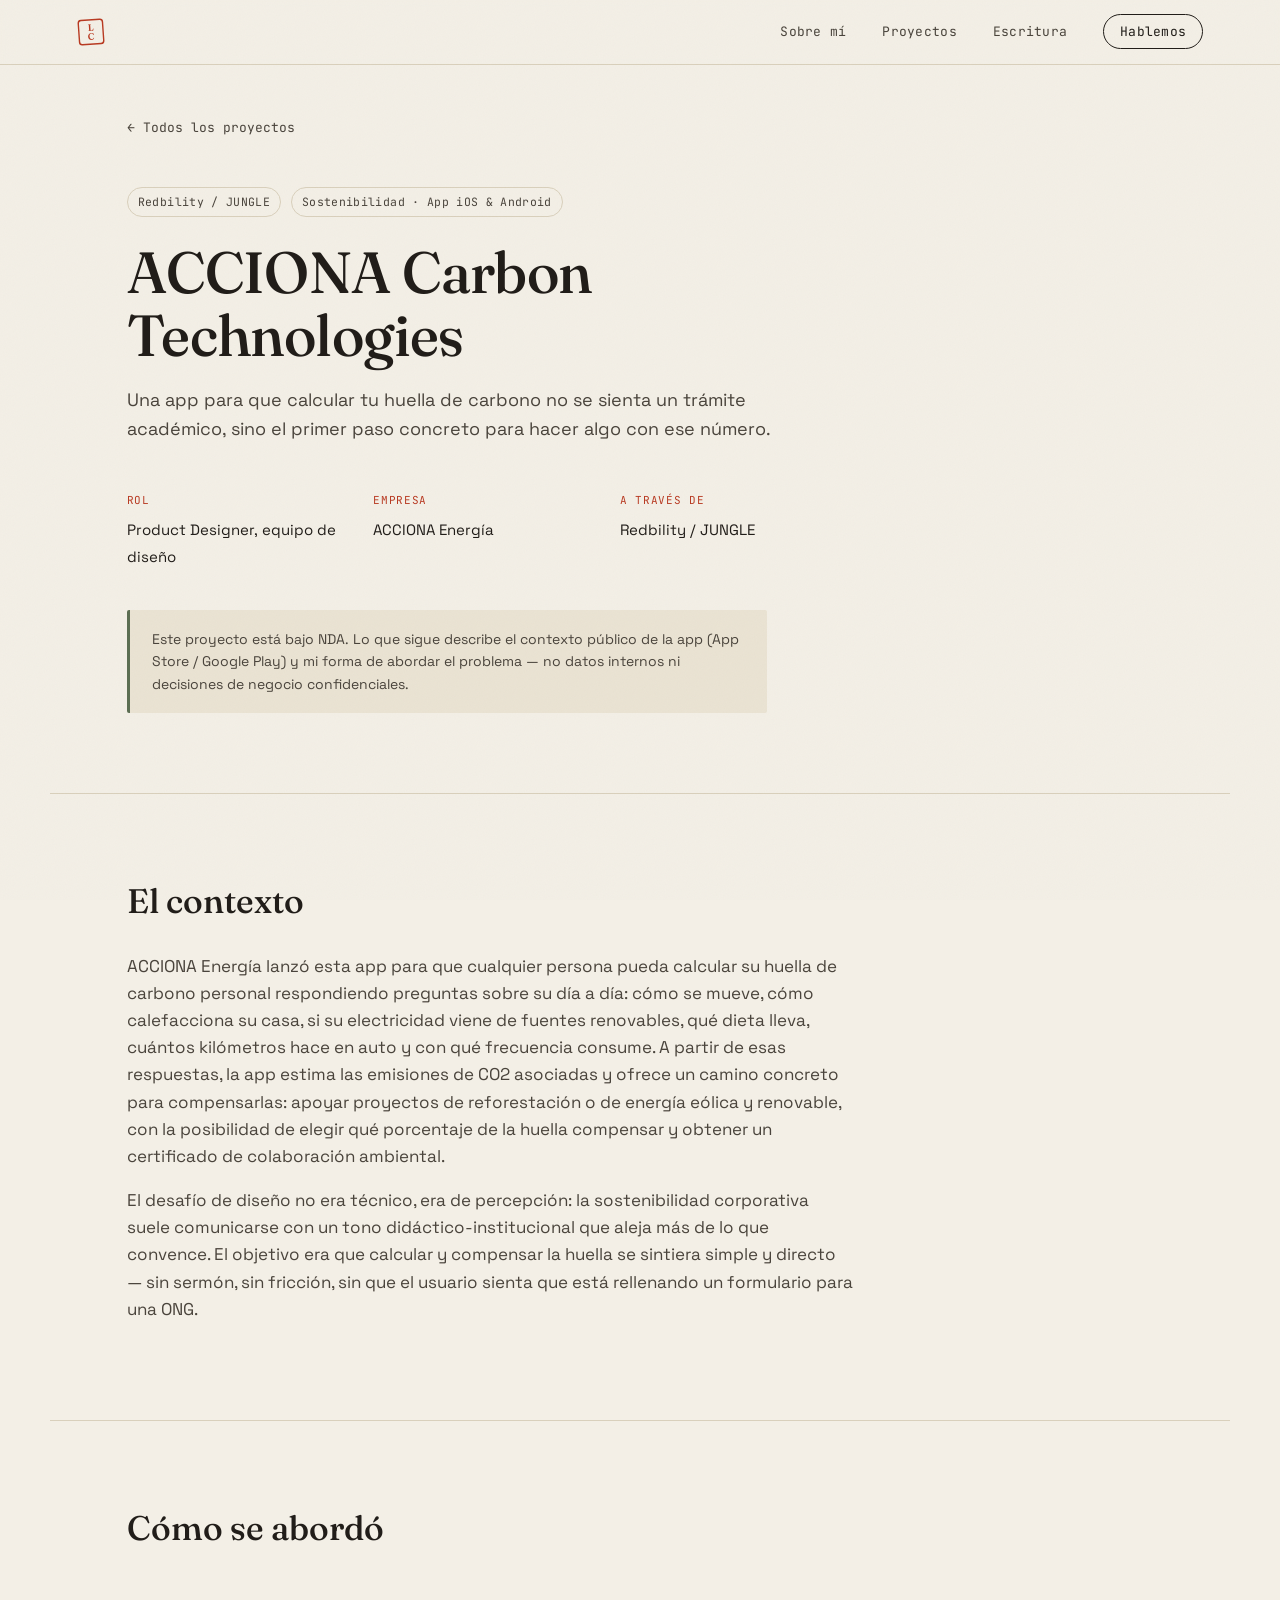
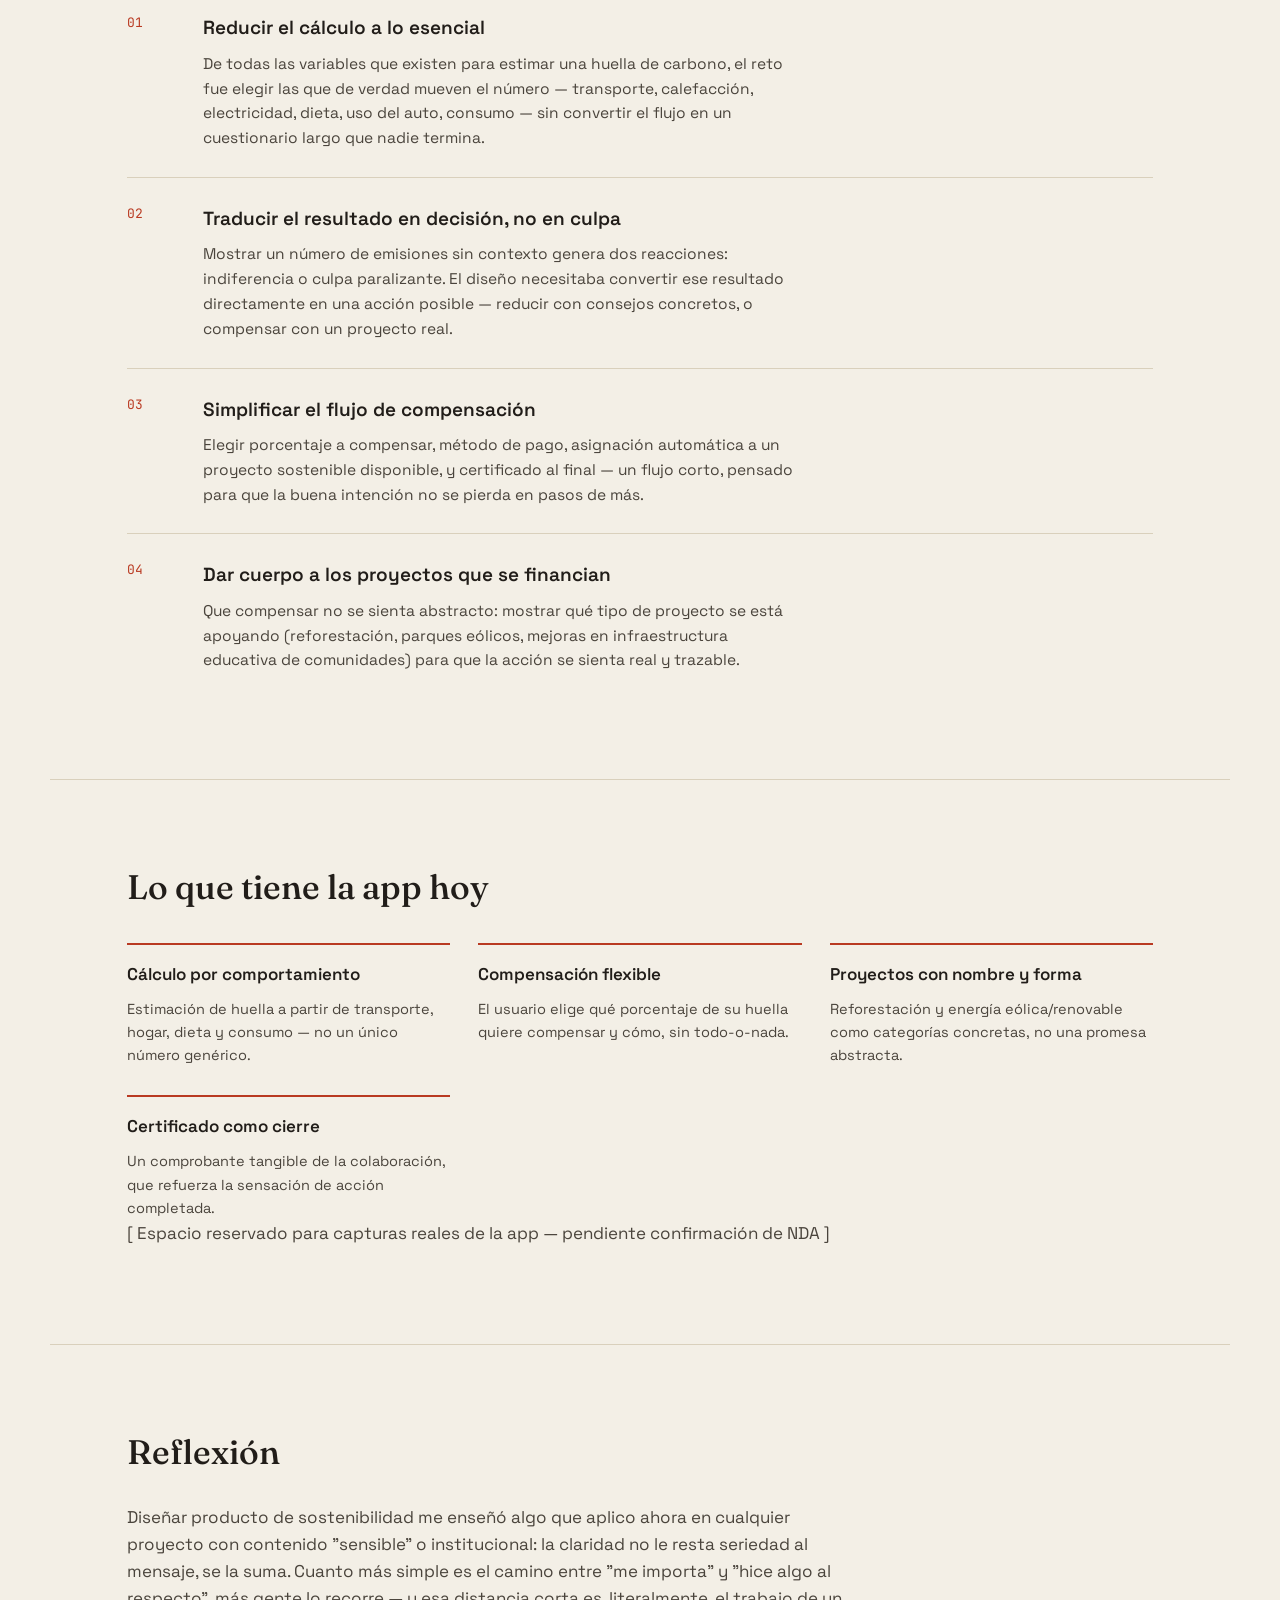
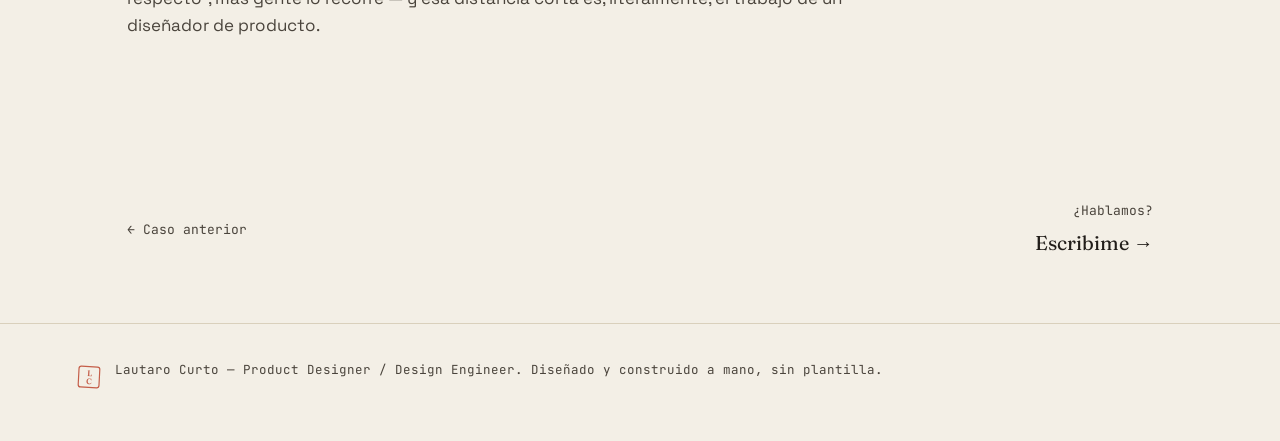
==== proyectos/acciona-carbon.html @ f7463544 "Add files via upload Subido Acciona Carbon y Konfía Seguros" ====
<!DOCTYPE html>
<html lang="es">
<head>
<meta charset="UTF-8">
<meta name="viewport" content="width=device-width, initial-scale=1.0">
<title>ACCIONA Carbon Technologies | Lautaro Curto</title>
<meta name="description" content="Caso de estudio: ACCIONA Carbon Technologies, app de cálculo y compensación de huella de carbono.">
<link rel="preconnect" href="https://fonts.googleapis.com">
<link rel="preconnect" href="https://fonts.gstatic.com" crossorigin>
<link href="https://fonts.googleapis.com/css2?family=Fraunces:ital,opsz,wght@0,9..144,300;0,9..144,400;0,9..144,500;0,9..144,600;1,9..144,400;1,9..144,500&family=Space+Grotesk:wght@400;500;600;700&family=JetBrains+Mono:wght@400;500&display=swap" rel="stylesheet">
<link rel="stylesheet" href="../styles.css">
</head>
<body>

<div class="grain" aria-hidden="true"></div>

<header class="site-header">
  <a href="../index.html" class="mark" aria-label="Inicio">
    <svg class="hanko hanko--nav" viewBox="0 0 60 60" width="28" height="28" aria-hidden="true">
      <rect x="4" y="4" width="52" height="52" rx="6"></rect>
      <text x="30" y="27" text-anchor="middle">L</text>
      <text x="30" y="47" text-anchor="middle">C</text>
    </svg>
  </a>
  <nav class="site-nav" aria-label="Navegación principal">
    <button class="nav-toggle" aria-expanded="false" aria-controls="nav-links">
      <span></span><span></span><span></span>
      <span class="sr-only">Abrir menú</span>
    </button>
    <ul id="nav-links" class="nav-links">
      <li><a href="../index.html#about">Sobre mí</a></li>
      <li><a href="../index.html#work">Proyectos</a></li>
      <li><a href="../index.html#writing">Escritura</a></li>
      <li><a href="../index.html#contact" class="nav-cta">Hablemos</a></li>
    </ul>
  </nav>
</header>

<main>
  <div class="case-header">
    <a href="../index.html#work" class="back-link reveal">← Todos los proyectos</a>
  </div>

  <section class="case-hero">
    <div class="case-tags reveal">
      <span class="project-tag">Redbility / JUNGLE</span>
      <span class="project-tag">Sostenibilidad · App iOS & Android</span>
    </div>
    <h1 class="reveal">ACCIONA Carbon Technologies</h1>
    <p class="case-hero__sub reveal">
      Una app para que calcular tu huella de carbono no se sienta un trámite académico,
      sino el primer paso concreto para hacer algo con ese número.
    </p>
    <div class="case-hero__facts reveal">
      <div>
        <span class="case-fact__label">Rol</span>
        <span class="case-fact__value">Product Designer, equipo de diseño</span>
      </div>
      <div>
        <span class="case-fact__label">Empresa</span>
        <span class="case-fact__value">ACCIONA Energía</span>
      </div>
      <div>
        <span class="case-fact__label">A través de</span>
        <span class="case-fact__value">Redbility / JUNGLE</span>
      </div>
    </div>
    <div class="case-note reveal">
      <p>
        Este proyecto está bajo NDA. Lo que sigue describe el contexto público de la app
        (App Store / Google Play) y mi forma de abordar el problema — no datos internos
        ni decisiones de negocio confidenciales.
      </p>
    </div>
  </section>

  <section class="case-section">
    <h2 class="reveal">El contexto</h2>
    <p class="reveal">
      ACCIONA Energía lanzó esta app para que cualquier persona pueda calcular su huella
      de carbono personal respondiendo preguntas sobre su día a día: cómo se mueve, cómo
      calefacciona su casa, si su electricidad viene de fuentes renovables, qué dieta
      lleva, cuántos kilómetros hace en auto y con qué frecuencia consume. A partir de esas
      respuestas, la app estima las emisiones de CO2 asociadas y ofrece un camino concreto
      para compensarlas: apoyar proyectos de reforestación o de energía eólica y renovable,
      con la posibilidad de elegir qué porcentaje de la huella compensar y obtener un
      certificado de colaboración ambiental.
    </p>
    <p class="reveal">
      El desafío de diseño no era técnico, era de percepción: la sostenibilidad
      corporativa suele comunicarse con un tono didáctico-institucional que aleja más de
      lo que convence. El objetivo era que calcular y compensar la huella se sintiera
      simple y directo — sin sermón, sin fricción, sin que el usuario sienta que está
      rellenando un formulario para una ONG.
    </p>
  </section>

  <section class="case-section">
    <h2 class="reveal">Cómo se abordó</h2>
    <div class="process-steps">
      <div class="process-step reveal">
        <span class="process-step__num"></span>
        <div>
          <h3>Reducir el cálculo a lo esencial</h3>
          <p>
            De todas las variables que existen para estimar una huella de carbono, el
            reto fue elegir las que de verdad mueven el número — transporte, calefacción,
            electricidad, dieta, uso del auto, consumo — sin convertir el flujo en un
            cuestionario largo que nadie termina.
          </p>
        </div>
      </div>
      <div class="process-step reveal">
        <span class="process-step__num"></span>
        <div>
          <h3>Traducir el resultado en decisión, no en culpa</h3>
          <p>
            Mostrar un número de emisiones sin contexto genera dos reacciones: indiferencia
            o culpa paralizante. El diseño necesitaba convertir ese resultado directamente
            en una acción posible — reducir con consejos concretos, o compensar con un
            proyecto real.
          </p>
        </div>
      </div>
      <div class="process-step reveal">
        <span class="process-step__num"></span>
        <div>
          <h3>Simplificar el flujo de compensación</h3>
          <p>
            Elegir porcentaje a compensar, método de pago, asignación automática a un
            proyecto sostenible disponible, y certificado al final — un flujo corto,
            pensado para que la buena intención no se pierda en pasos de más.
          </p>
        </div>
      </div>
      <div class="process-step reveal">
        <span class="process-step__num"></span>
        <div>
          <h3>Dar cuerpo a los proyectos que se financian</h3>
          <p>
            Que compensar no se sienta abstracto: mostrar qué tipo de proyecto se está
            apoyando (reforestación, parques eólicos, mejoras en infraestructura educativa
            de comunidades) para que la acción se sienta real y trazable.
          </p>
        </div>
      </div>
    </div>
  </section>

  <section class="case-section">
    <h2 class="reveal">Lo que tiene la app hoy</h2>
    <div class="decisions-grid">
      <div class="decision-card reveal">
        <h3>Cálculo por comportamiento</h3>
        <p>Estimación de huella a partir de transporte, hogar, dieta y consumo — no un único número genérico.</p>
      </div>
      <div class="decision-card reveal">
        <h3>Compensación flexible</h3>
        <p>El usuario elige qué porcentaje de su huella quiere compensar y cómo, sin todo-o-nada.</p>
      </div>
      <div class="decision-card reveal">
        <h3>Proyectos con nombre y forma</h3>
        <p>Reforestación y energía eólica/renovable como categorías concretas, no una promesa abstracta.</p>
      </div>
      <div class="decision-card reveal">
        <h3>Certificado como cierre</h3>
        <p>Un comprobante tangible de la colaboración, que refuerza la sensación de acción completada.</p>
      </div>
    </div>
    <div class="img-placeholder reveal">
      <p>[ Espacio reservado para capturas reales de la app — pendiente confirmación de NDA ]</p>
    </div>
  </section>

  <section class="case-section">
    <h2 class="reveal">Reflexión</h2>
    <div class="reflection-box">
      <p class="reveal">
        Diseñar producto de sostenibilidad me enseñó algo que aplico ahora en cualquier
        proyecto con contenido "sensible" o institucional: la claridad no le resta
        seriedad al mensaje, se la suma. Cuanto más simple es el camino entre "me importa"
        y "hice algo al respecto", más gente lo recorre — y esa distancia corta es,
        literalmente, el trabajo de un diseñador de producto.
      </p>
    </div>
  </section>

  <nav class="case-nav">
    <a href="konfia-seguros.html">← Caso anterior</a>
    <a href="../index.html#contact" class="next-project">
      ¿Hablamos?
      <span class="project-name">Escribime →</span>
    </a>
  </nav>
</main>

<footer class="site-footer">
  <svg class="hanko hanko--footer" viewBox="0 0 60 60" width="24" height="24" aria-hidden="true">
    <rect x="4" y="4" width="52" height="52" rx="6"></rect>
    <text x="30" y="27" text-anchor="middle">L</text>
    <text x="30" y="47" text-anchor="middle">C</text>
  </svg>
  <p>Lautaro Curto — Product Designer / Design Engineer. Diseñado y construido a mano, sin plantilla.</p>
</footer>

<script src="../script.js"></script>
</body>
</html>
---- styles.css ----
/* ============================================
   TOKENS
   ============================================ */
:root {
  --washi: #F3EFE6;
  --washi-2: #EAE3D3;
  --sumi: #211D19;
  --sumi-soft: #4A443C;
  --hanko: #B93A22;
  --hanko-soft: #E7C9BF;
  --moss: #5C6E52;
  --line: #D9D0BC;
  --paper-shadow: rgba(33, 29, 25, 0.08);

  --font-display: "Fraunces", serif;
  --font-body: "Space Grotesk", sans-serif;
  --font-mono: "JetBrains Mono", monospace;

  --max-w: 1180px;
  --gutter: clamp(24px, 6vw, 88px);

  --ease: cubic-bezier(0.16, 1, 0.3, 1);
}

/* ============================================
   RESET
   ============================================ */
*, *::before, *::after { box-sizing: border-box; }
html { scroll-behavior: smooth; }
@media (prefers-reduced-motion: reduce) {
  html { scroll-behavior: auto; }
  * { animation-duration: 0.01ms !important; animation-iteration-count: 1 !important; transition-duration: 0.01ms !important; }
}

body {
  margin: 0;
  background: var(--washi);
  color: var(--sumi);
  font-family: var(--font-body);
  font-size: 17px;
  line-height: 1.6;
  -webkit-font-smoothing: antialiased;
}

h1, h2, h3 { font-family: var(--font-display); font-weight: 500; margin: 0; color: var(--sumi); }
p { margin: 0 0 1em; color: var(--sumi-soft); }
a { color: inherit; }
ul { margin: 0; padding: 0; list-style: none; }
img { max-width: 100%; display: block; }

.sr-only {
  position: absolute; width: 1px; height: 1px;
  overflow: hidden; clip: rect(0,0,0,0); white-space: nowrap;
}

/* subtle paper grain */
.grain {
  position: fixed; inset: 0; pointer-events: none; z-index: 999;
  opacity: 0.035; mix-blend-mode: multiply;
  background-image: url("data:image/svg+xml,%3Csvg xmlns='http://www.w3.org/2000/svg' width='120' height='120'%3E%3Cfilter id='n'%3E%3CfeTurbulence type='fractalNoise' baseFrequency='0.9' numOctaves='2' stitchTiles='stitch'/%3E%3C/filter%3E%3Crect width='100%25' height='100%25' filter='url(%23n)'/%3E%3C/svg%3E");
}

/* ============================================
   HANKO SIGNATURE
   ============================================ */
.hanko rect {
  fill: none;
  stroke: var(--hanko);
  stroke-width: 3;
}
.hanko text {
  fill: var(--hanko);
  font-family: var(--font-display);
  font-weight: 600;
  font-size: 20px;
}
.hanko--moss rect { stroke: var(--moss); }
.hanko--moss text { fill: var(--moss); }
.hanko--nav { transform: rotate(-4deg); }
.hanko--footer { transform: rotate(3deg); opacity: 0.8; }

/* ============================================
   HEADER / NAV
   ============================================ */
.site-header {
  position: sticky; top: 0; z-index: 100;
  display: flex; align-items: center; justify-content: space-between;
  padding: 18px var(--gutter);
  background: rgba(243, 239, 230, 0.85);
  backdrop-filter: blur(8px);
  border-bottom: 1px solid var(--line);
}
.mark { line-height: 0; }
.site-nav { display: flex; align-items: center; }
.nav-links {
  display: flex; align-items: center; gap: clamp(18px, 3vw, 36px);
  font-family: var(--font-mono); font-size: 13px; letter-spacing: 0.02em;
}
.nav-links a { text-decoration: none; color: var(--sumi-soft); transition: color .2s var(--ease); }
.nav-links a:hover, .nav-links a:focus-visible { color: var(--hanko); }
.nav-cta {
  border: 1px solid var(--sumi); border-radius: 999px;
  padding: 8px 16px; color: var(--sumi) !important;
}
.nav-cta:hover { background: var(--sumi); color: var(--washi) !important; }

.nav-toggle {
  display: none; flex-direction: column; gap: 5px;
  background: none; border: none; cursor: pointer; padding: 8px;
}
.nav-toggle span { width: 22px; height: 2px; background: var(--sumi); display: block; }

@media (max-width: 760px) {
  .nav-toggle { display: flex; }
  .nav-links {
    position: fixed; top: 64px; left: 0; right: 0;
    flex-direction: column; align-items: flex-start; gap: 0;
    background: var(--washi); border-bottom: 1px solid var(--line);
    max-height: 0; overflow: hidden; transition: max-height .3s var(--ease);
  }
  .nav-links.is-open { max-height: 320px; }
  .nav-links li { width: 100%; }
  .nav-links a { display: block; padding: 16px var(--gutter); width: 100%; border-bottom: 1px solid var(--line); }
  .nav-cta { border-radius: 0; border: none; }
}

/* ============================================
   LAYOUT HELPERS
   ============================================ */
section {
  padding: clamp(56px, 8vw, 96px) var(--gutter) clamp(16px, 2vw, 28px);
  max-width: var(--max-w); margin: 0 auto;
}
.hero { padding-top: clamp(72px, 14vw, 160px); padding-bottom: clamp(48px, 6vw, 80px); }
.contact { padding-bottom: clamp(72px, 10vw, 120px); }
.section-head { margin-bottom: clamp(40px, 6vw, 72px); max-width: 760px; }
.section-num {
  display: inline-block; font-family: var(--font-mono); font-size: 12px;
  letter-spacing: 0.08em; text-transform: uppercase; color: var(--hanko);
  margin-bottom: 14px;
}
.section-head h2, .contact h2 {
  font-size: clamp(28px, 3.6vw, 44px); line-height: 1.15; letter-spacing: -0.01em;
}

/* reveal-on-scroll */
.reveal { opacity: 0; transform: translateY(18px); transition: opacity .7s var(--ease), transform .7s var(--ease); }
.reveal.is-visible { opacity: 1; transform: none; }

.btn {
  display: inline-flex; align-items: center; gap: 8px;
  font-family: var(--font-mono); font-size: 14px;
  padding: 14px 26px; border-radius: 999px; text-decoration: none;
  transition: all .25s var(--ease); border: 1px solid transparent;
}
.btn--primary { background: var(--sumi); color: var(--washi); }
.btn--primary:hover { background: var(--hanko); }
.btn--ghost { border-color: var(--sumi); color: var(--sumi); }
.btn--ghost:hover { border-color: var(--hanko); color: var(--hanko); }

/* ============================================
   HERO
   ============================================ */
.hero {
  padding-top: clamp(72px, 14vw, 160px);
  padding-bottom: clamp(56px, 8vw, 100px);
}
.eyebrow {
  font-family: var(--font-mono); font-size: 13px; letter-spacing: 0.06em;
  color: var(--moss); text-transform: uppercase; margin-bottom: 22px;
}
.hero-title {
  font-size: clamp(40px, 8vw, 92px);
  line-height: 1.02;
  letter-spacing: -0.02em;
  max-width: 16ch;
}
.hero-title__en {
  display: block; font-style: italic; font-weight: 400; color: var(--hanko);
}
.hero-title__es {
  display: block; font-weight: 500;
}
.hero-sub {
  max-width: 46ch; font-size: 19px; margin-top: 28px; color: var(--sumi-soft);
}
.hero-actions { display: flex; gap: 16px; margin-top: 36px; flex-wrap: wrap; }
.hero-meta {
  margin-top: 56px; font-family: var(--font-mono); font-size: 13px;
  color: var(--sumi-soft); display: flex; gap: 10px; flex-wrap: wrap;
}
.hero-meta .dot { color: var(--hanko); }

/* ============================================
   ABOUT
   ============================================ */
.about-grid {
  display: grid; grid-template-columns: 1.6fr 1fr; gap: clamp(32px, 6vw, 80px);
}
.about-copy p { font-size: 17px; max-width: 62ch; }
.about-copy strong { color: var(--sumi); font-weight: 600; }

.about-side { border-left: 1px solid var(--line); padding-left: clamp(20px, 3vw, 36px); }
.side-block { margin-bottom: 32px; }
.side-label {
  display: block; font-family: var(--font-mono); font-size: 12px;
  letter-spacing: 0.06em; text-transform: uppercase; color: var(--hanko); margin-bottom: 12px;
}
.side-block ul li {
  font-size: 14.5px; color: var(--sumi-soft); padding: 7px 0;
  border-top: 1px solid var(--line);
}
.side-block ul li:first-child { border-top: none; }

@media (max-width: 820px) {
  .about-grid { grid-template-columns: 1fr; }
  .about-side { border-left: none; border-top: 1px solid var(--line); padding-left: 0; padding-top: 32px; }
}

/* ============================================
   WORK / PROJECTS
   ============================================ */
.project {
  position: relative;
  padding: clamp(32px, 5vw, 56px) 0;
  border-top: 1px solid var(--line);
  display: grid;
  grid-template-columns: 60px 1fr;
  gap: 8px 28px;
}
.project:last-child { border-bottom: 1px solid var(--line); }
.project-stamp { grid-row: 1 / span 3; }
.project-meta { grid-column: 2; display: flex; gap: 10px; flex-wrap: wrap; margin-bottom: 14px; }
.project-tag {
  font-family: var(--font-mono); font-size: 11.5px; letter-spacing: 0.03em;
  padding: 5px 10px; border: 1px solid var(--line); border-radius: 999px; color: var(--sumi-soft);
}
.project h3 { grid-column: 2; font-size: clamp(24px, 3vw, 32px); margin-bottom: 6px; }
.project-role {
  grid-column: 2; font-family: var(--font-mono); font-size: 13px; color: var(--moss); margin-bottom: 18px;
}
.project > p { grid-column: 2; max-width: 68ch; }
.project-facts {
  grid-column: 2; display: flex; gap: 10px 24px; flex-wrap: wrap; margin-top: 12px;
}
.project-facts li {
  font-size: 13.5px; color: var(--sumi); font-family: var(--font-mono);
  padding-left: 16px; position: relative;
}
.project-facts li::before {
  content: ""; position: absolute; left: 0; top: 8px;
  width: 6px; height: 6px; background: var(--hanko); border-radius: 50%;
}
.project--lateral .project-facts li::before { background: var(--moss); }

@media (max-width: 640px) {
  .project { grid-template-columns: 1fr; }
  .project-stamp { grid-row: auto; margin-bottom: 16px; }
  .project-meta, .project h3, .project-role, .project > p, .project-facts { grid-column: 1; }
}

/* ============================================
   WRITING
   ============================================ */
.writing-intro { max-width: 56ch; font-size: 17px; }
.writing-list { border-top: 1px solid var(--line); }
.writing-item {
  display: grid; grid-template-columns: 100px 1fr 30px; align-items: center; gap: 20px;
  padding: 26px 0; border-bottom: 1px solid var(--line);
  text-decoration: none; transition: padding-left .25s var(--ease), color .25s var(--ease);
}
.writing-item:hover { padding-left: 12px; color: var(--hanko); }
.writing-item__label {
  font-family: var(--font-mono); font-size: 12px; text-transform: uppercase;
  letter-spacing: 0.05em; color: var(--moss);
}
.writing-item__title { font-family: var(--font-display); font-size: 20px; }
.writing-item__arrow { font-size: 20px; justify-self: end; }
.writing-note {
  margin-top: 24px; font-family: var(--font-mono); font-size: 13px;
  color: var(--sumi-soft); font-style: italic;
}

@media (max-width: 560px) {
  .writing-item { grid-template-columns: 1fr 24px; }
  .writing-item__label { grid-column: 1 / -1; }
}

/* ============================================
   CONTACT
   ============================================ */
.contact { text-align: left; }
.contact-inner { max-width: 640px; }
.contact h2 { margin-bottom: 20px; }
.contact p { font-size: 17px; max-width: 52ch; }
.contact-links { display: flex; gap: 16px; flex-wrap: wrap; margin-top: 28px; }

/* ============================================
   PROJECT TEASER CARDS (on landing)
   ============================================ */
.project-card {
  display: grid; grid-template-columns: 60px 1fr auto; align-items: center;
  gap: 20px 28px; padding: clamp(28px, 4vw, 40px) 0;
  border-top: 1px solid var(--line); text-decoration: none;
  transition: padding-left .3s var(--ease);
}
.project-card:last-child { border-bottom: 1px solid var(--line); }
.project-card:hover { padding-left: 12px; }
.project-card:hover .project-card__title { color: var(--hanko); }
.project-card__stamp { grid-row: 1 / span 2; }
.project-card__meta { display: flex; gap: 10px; flex-wrap: wrap; margin-bottom: 8px; }
.project-card__title {
  font-family: var(--font-display); font-size: clamp(24px, 3vw, 32px);
  color: var(--sumi); transition: color .25s var(--ease); grid-column: 2;
}
.project-card__sub {
  grid-column: 2; font-size: 14.5px; color: var(--sumi-soft); margin-top: 6px; max-width: 56ch;
}
.project-card__arrow {
  grid-column: 3; grid-row: 1 / span 2; font-family: var(--font-mono);
  font-size: 14px; color: var(--sumi-soft); white-space: nowrap;
}
@media (max-width: 640px) {
  .project-card { grid-template-columns: 1fr; }
  .project-card__stamp { grid-row: auto; margin-bottom: 14px; }
  .project-card__title, .project-card__sub, .project-card__arrow { grid-column: 1; }
  .project-card__arrow { margin-top: 10px; display: block; }
}

/* ============================================
   CASE STUDY PAGES
   ============================================ */
.case-header {
  padding: clamp(28px, 5vw, 48px) var(--gutter) 0; max-width: var(--max-w); margin: 0 auto;
}
.back-link {
  display: inline-flex; align-items: center; gap: 8px;
  font-family: var(--font-mono); font-size: 13px; color: var(--sumi-soft);
  text-decoration: none; margin-bottom: clamp(28px, 5vw, 48px);
}
.back-link:hover { color: var(--hanko); }

.case-hero {
  padding: 0 var(--gutter) clamp(48px, 7vw, 80px); max-width: var(--max-w); margin: 0 auto;
  border-bottom: 1px solid var(--line);
}
.case-tags { display: flex; gap: 10px; flex-wrap: wrap; margin-bottom: 24px; }
.case-hero h1 {
  font-size: clamp(34px, 5.5vw, 58px); line-height: 1.08; letter-spacing: -0.01em; max-width: 20ch;
}
.case-hero__sub {
  font-size: 18px; max-width: 56ch; margin-top: 20px; color: var(--sumi-soft);
}
.case-hero__facts {
  display: grid; grid-template-columns: repeat(auto-fit, minmax(140px, 1fr));
  gap: 20px; margin-top: clamp(32px, 5vw, 48px); max-width: 720px;
}
.case-fact__label {
  display: block; font-family: var(--font-mono); font-size: 11px; text-transform: uppercase;
  letter-spacing: 0.06em; color: var(--hanko); margin-bottom: 6px;
}
.case-fact__value { font-size: 15px; color: var(--sumi); }

.case-note {
  margin-top: clamp(28px, 4vw, 40px); padding: 18px 22px; background: var(--washi-2);
  border-left: 3px solid var(--moss); border-radius: 2px; max-width: 640px;
}
.case-note p { margin: 0; font-size: 14px; color: var(--sumi-soft); }

.case-section {
  padding: clamp(48px, 7vw, 80px) var(--gutter); max-width: var(--max-w); margin: 0 auto;
  border-bottom: 1px solid var(--line);
}
.case-section:last-of-type { border-bottom: none; }
.case-section h2 {
  font-size: clamp(24px, 3vw, 34px); margin-bottom: 24px; max-width: 46ch;
}
.case-section > p { max-width: 66ch; font-size: 17px; }

.process-steps { counter-reset: step; margin-top: 32px; }
.process-step {
  display: grid; grid-template-columns: 56px 1fr; gap: 20px;
  padding: 26px 0; border-top: 1px solid var(--line);
}
.process-step:first-child { border-top: none; }
.process-step__num {
  counter-increment: step; font-family: var(--font-mono); font-size: 13px; color: var(--hanko);
}
.process-step__num::before { content: "0" counter(step); }
.process-step h3 { font-size: 19px; font-weight: 600; font-family: var(--font-body); margin-bottom: 8px; }
.process-step p { font-size: 15.5px; max-width: 60ch; margin: 0; }

.decisions-grid { display: grid; grid-template-columns: repeat(auto-fit, minmax(260px, 1fr)); gap: 28px; margin-top: 28px; }
.decision-card { border-top: 2px solid var(--hanko); padding-top: 16px; }
.decision-card h3 { font-size: 17px; font-family: var(--font-body); font-weight: 600; margin-bottom: 10px; }
.decision-card p { font-size: 14.5px; margin: 0; }

.reflection-box { max-width: 66ch; }
.reflection-box p { font-size: 17px; }

.case-nav {
  display: flex; justify-content: space-between; align-items: center; flex-wrap: wrap; gap: 20px;
  padding: clamp(40px, 6vw, 64px) var(--gutter); max-width: var(--max-w); margin: 0 auto;
}
.case-nav a {
  font-family: var(--font-mono); font-size: 13px; text-decoration: none; color: var(--sumi-soft);
}
.case-nav a:hover { color: var(--hanko); }
.case-nav .next-project { text-align: right; }
.case-nav .next-project .project-name { display: block; font-family: var(--font-display); font-size: 20px; color: var(--sumi); margin-top: 6px; }

/* ============================================
   FOOTER
   ============================================ */
.site-footer {
  display: flex; align-items: center; gap: 14px;
  padding: 36px var(--gutter) 48px;
  border-top: 1px solid var(--line);
  font-family: var(--font-mono); font-size: 12.5px; color: var(--sumi-soft);
}
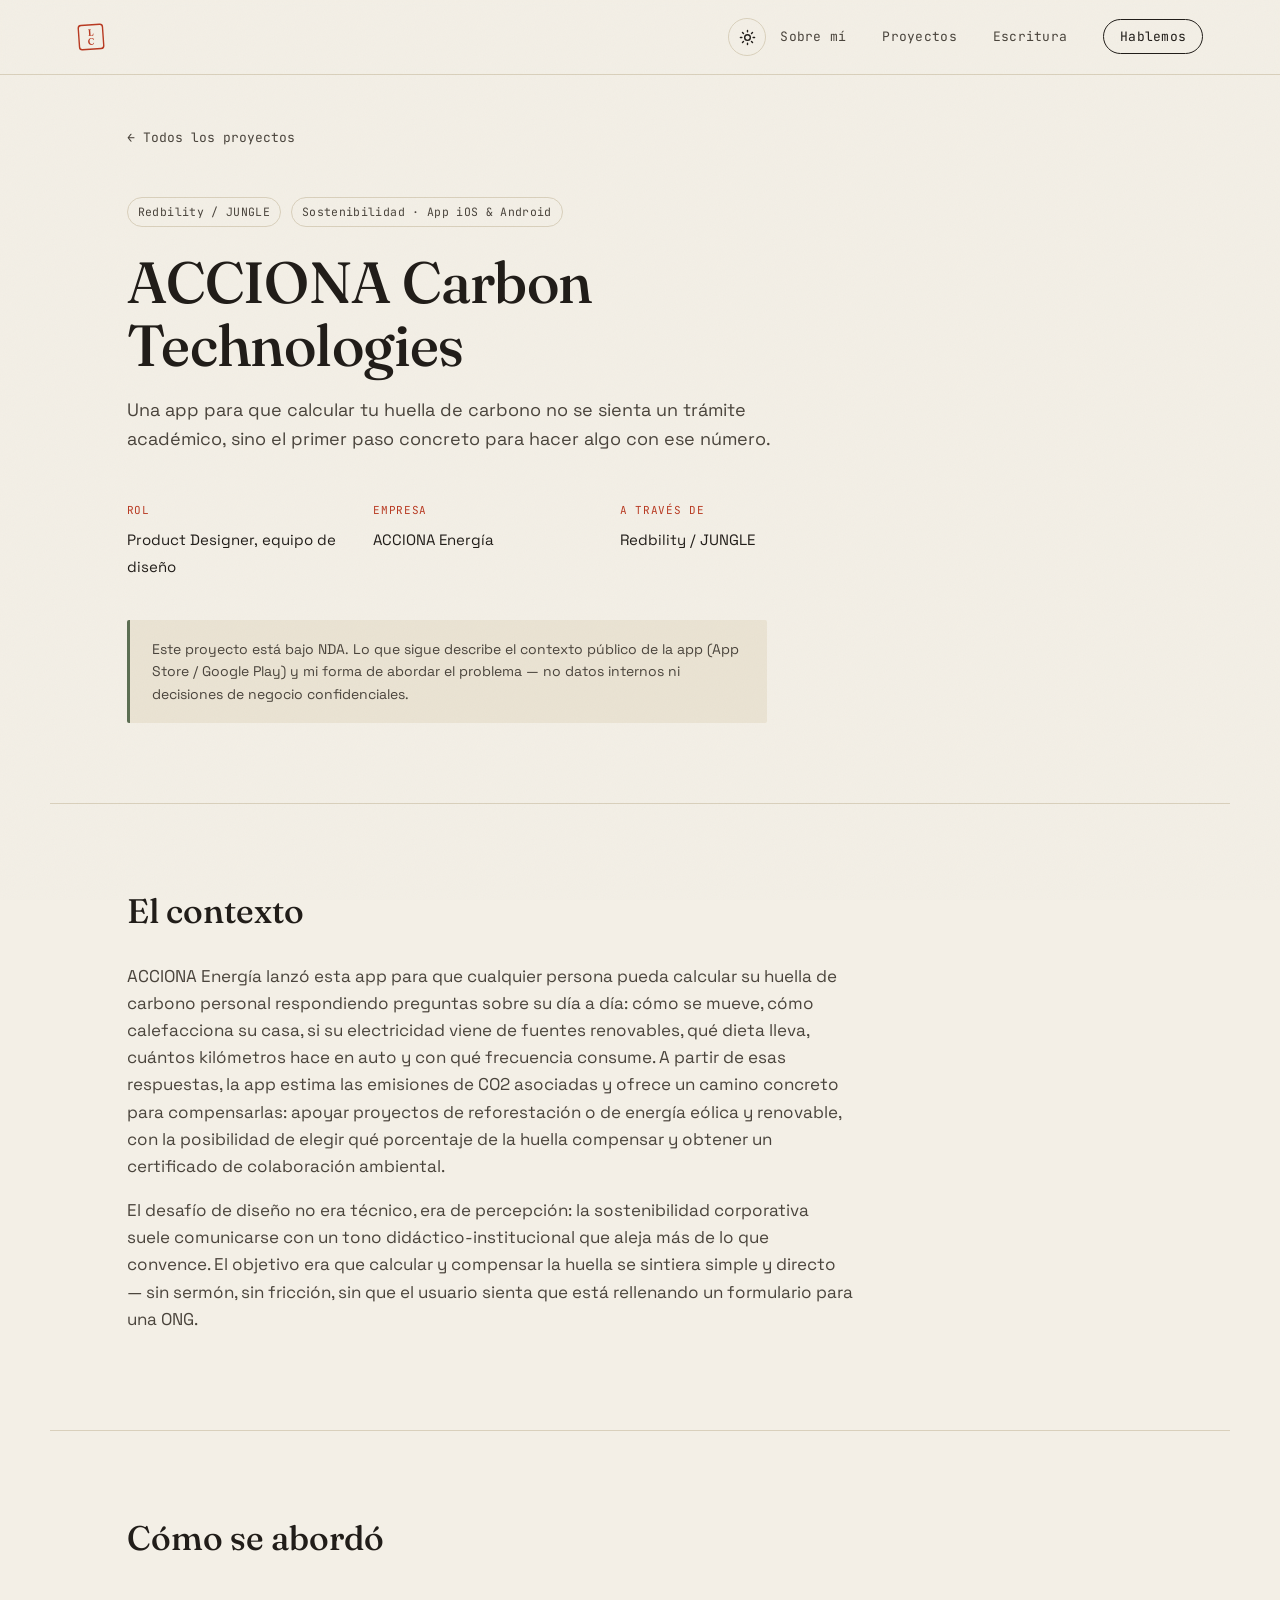
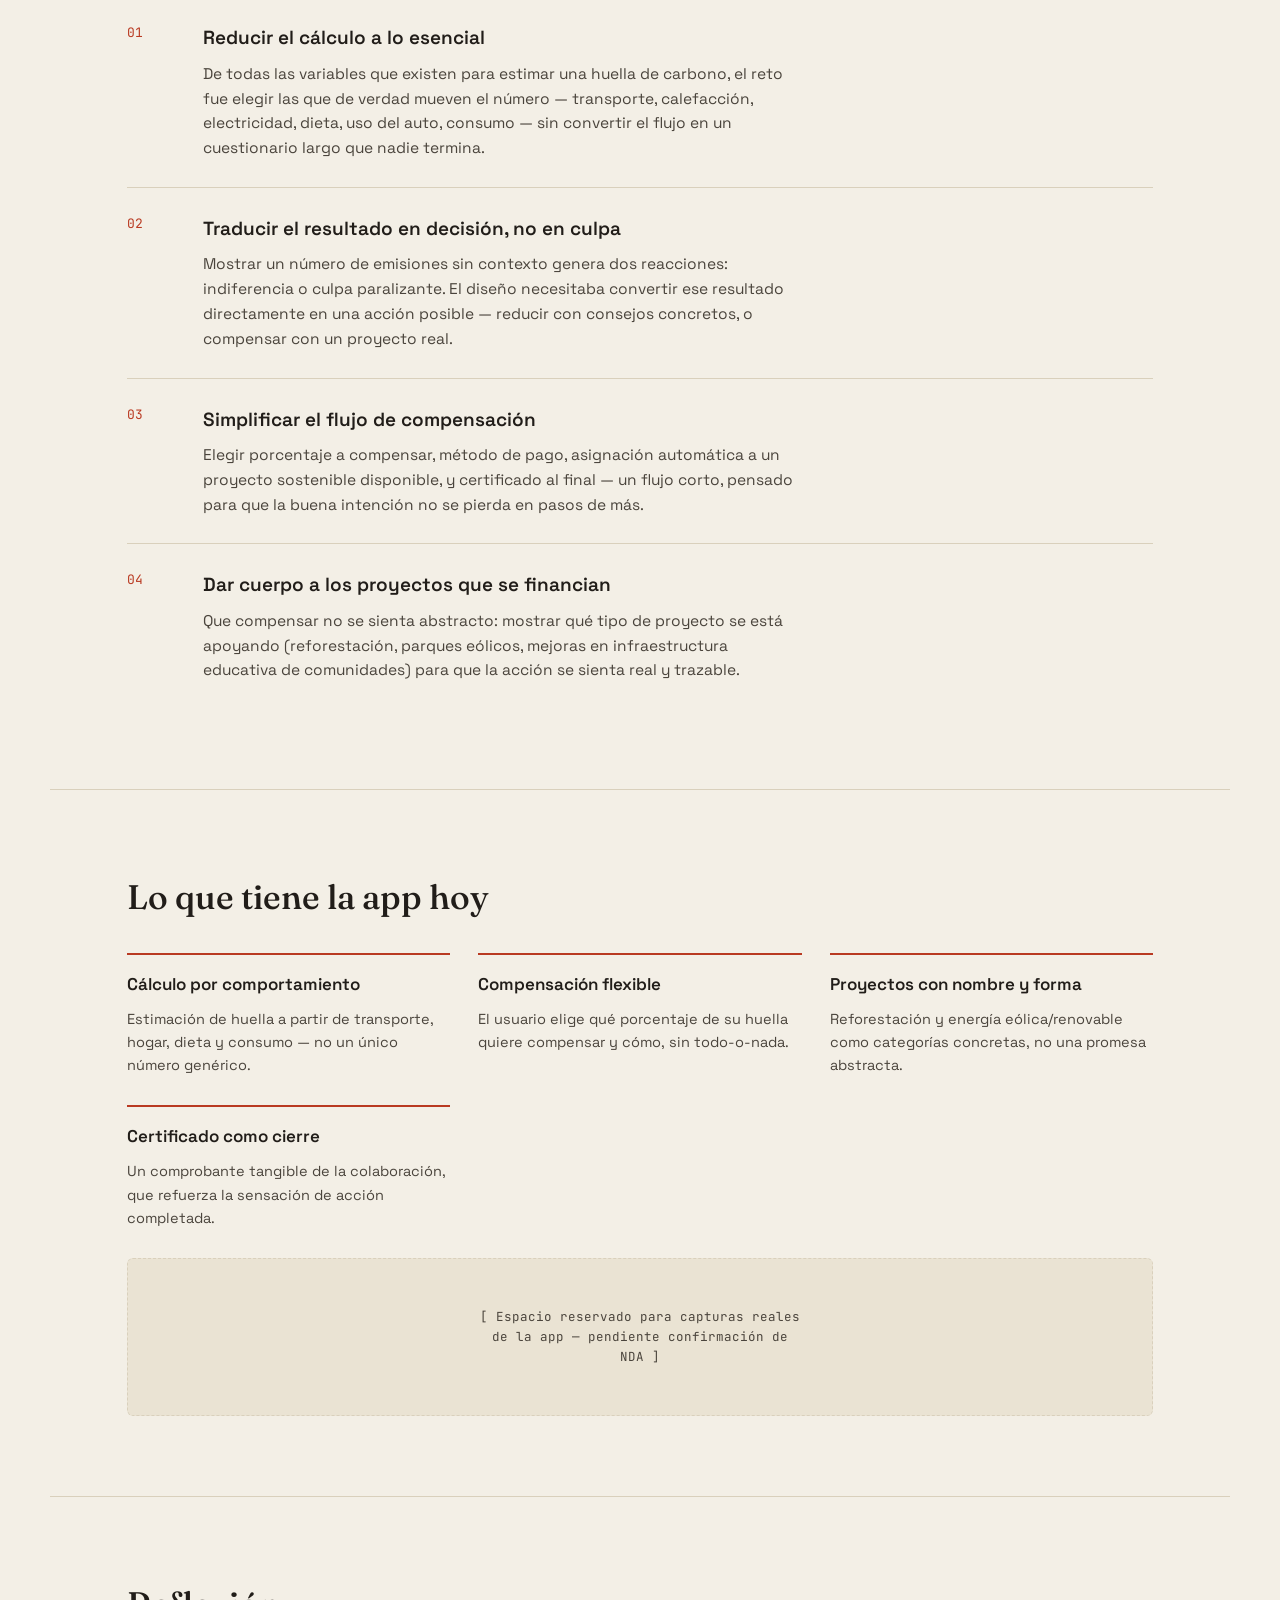
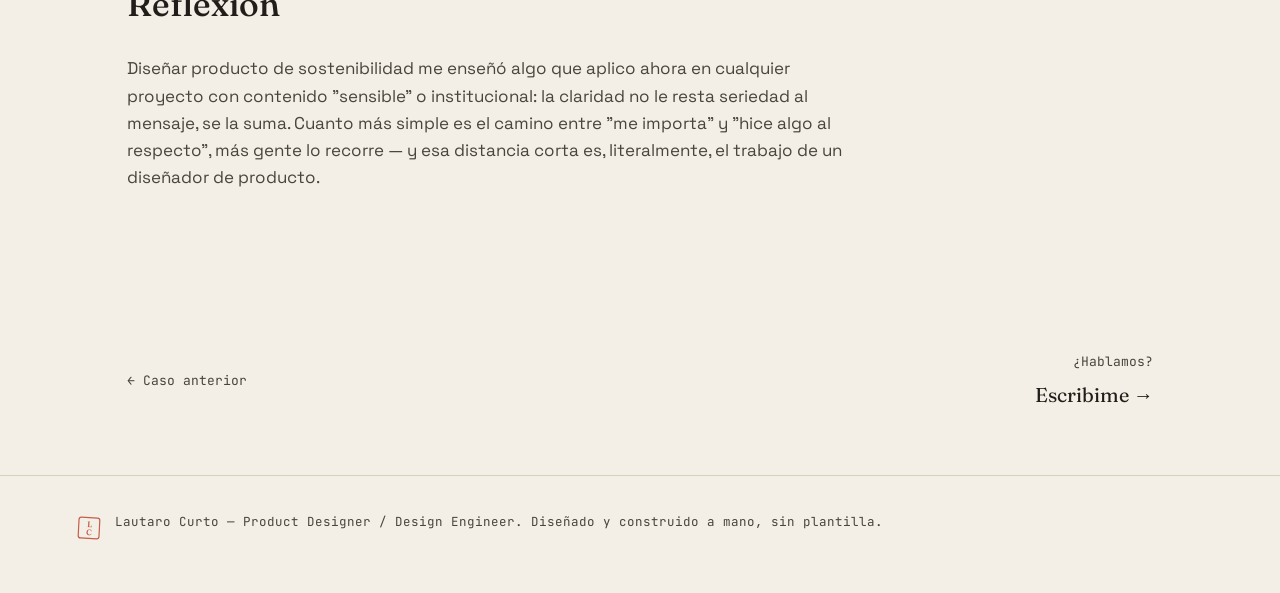
==== commit c55dfacf: "Implement theme toggle for light and dark modes Added theme toggle functionality with script to mana" ====
--- a/proyectos/acciona-carbon.html
+++ b/proyectos/acciona-carbon.html
@@ -1,6 +1,14 @@
 <!DOCTYPE html>
 <html lang="es">
 <head>
+<script>
+  (function() {
+    var saved = localStorage.getItem('theme');
+    var prefersDark = window.matchMedia('(prefers-color-scheme: dark)').matches;
+    var theme = saved || (prefersDark ? 'dark' : 'light');
+    document.documentElement.setAttribute('data-theme', theme);
+  })();
+</script>
 <meta charset="UTF-8">
 <meta name="viewport" content="width=device-width, initial-scale=1.0">
 <title>ACCIONA Carbon Technologies | Lautaro Curto</title>
@@ -23,6 +31,15 @@
     </svg>
   </a>
   <nav class="site-nav" aria-label="Navegación principal">
+    <button class="theme-toggle" aria-label="Cambiar entre modo claro y oscuro" title="Cambiar tema">
+      <svg class="theme-icon theme-icon--sun" viewBox="0 0 24 24" fill="none" stroke="currentColor" stroke-width="2" stroke-linecap="round" aria-hidden="true">
+        <circle cx="12" cy="12" r="4"></circle>
+        <path d="M12 2v2M12 20v2M4.93 4.93l1.41 1.41M17.66 17.66l1.41 1.41M2 12h2M20 12h2M6.34 17.66l-1.41 1.41M19.07 4.93l-1.41 1.41"></path>
+      </svg>
+      <svg class="theme-icon theme-icon--moon" viewBox="0 0 24 24" fill="none" stroke="currentColor" stroke-width="2" stroke-linecap="round" stroke-linejoin="round" aria-hidden="true">
+        <path d="M21 12.79A9 9 0 1 1 11.21 3 7 7 0 0 0 21 12.79z"></path>
+      </svg>
+    </button>
     <button class="nav-toggle" aria-expanded="false" aria-controls="nav-links">
       <span></span><span></span><span></span>
       <span class="sr-only">Abrir menú</span>
--- a/styles.css
+++ b/styles.css
@@ -23,6 +23,41 @@
 }
 
 /* ============================================
+   DARK MODE TOKENS
+   ============================================ */
+:root[data-theme="dark"] {
+  --washi: #1C1A17;
+  --washi-2: #26221D;
+  --sumi: #F1ECE2;
+  --sumi-soft: #B7AE9F;
+  --hanko: #E2543A;
+  --hanko-soft: #4A2A22;
+  --moss: #93A886;
+  --line: #38342D;
+  --paper-shadow: rgba(0, 0, 0, 0.4);
+}
+:root[data-theme="dark"] .grain {
+  mix-blend-mode: overlay;
+  opacity: 0.05;
+}
+:root {
+  --header-bg: rgba(243, 239, 230, 0.85);
+  color-scheme: light;
+}
+:root[data-theme="dark"] {
+  --header-bg: rgba(28, 26, 23, 0.85);
+}
+:root[data-theme="dark"] {
+  color-scheme: dark;
+}
+html {
+  transition: background-color .25s var(--ease);
+}
+body, .site-header, section, .card, .btn {
+  transition: background-color .25s var(--ease), border-color .25s var(--ease), color .25s var(--ease);
+}
+
+/* ============================================
    RESET
    ============================================ */
 *, *::before, *::after { box-sizing: border-box; }
@@ -86,7 +121,7 @@
   position: sticky; top: 0; z-index: 100;
   display: flex; align-items: center; justify-content: space-between;
   padding: 18px var(--gutter);
-  background: rgba(243, 239, 230, 0.85);
+  background: var(--header-bg);
   backdrop-filter: blur(8px);
   border-bottom: 1px solid var(--line);
 }
@@ -157,6 +192,23 @@
 .btn--primary:hover { background: var(--hanko); }
 .btn--ghost { border-color: var(--sumi); color: var(--sumi); }
 .btn--ghost:hover { border-color: var(--hanko); color: var(--hanko); }
+.btn--plain { border-color: transparent; padding-left: 4px; padding-right: 4px; }
+.btn--plain:hover { border-color: transparent; color: var(--hanko); background: transparent; }
+
+/* ============================================
+   THEME TOGGLE
+   ============================================ */
+.theme-toggle {
+  display: inline-flex; align-items: center; justify-content: center;
+  width: 38px; height: 38px; border-radius: 999px;
+  border: 1px solid var(--line); background: none; color: var(--sumi);
+  cursor: pointer; margin-right: 14px; flex-shrink: 0;
+}
+.theme-toggle:hover { border-color: var(--hanko); color: var(--hanko); }
+.theme-toggle svg { width: 17px; height: 17px; }
+.theme-icon--moon { display: none; }
+:root[data-theme="dark"] .theme-icon--sun { display: none; }
+:root[data-theme="dark"] .theme-icon--moon { display: block; }
 
 /* ============================================
    HERO
@@ -398,6 +450,16 @@
 .reflection-box { max-width: 66ch; }
 .reflection-box p { font-size: 17px; }
 
+.img-placeholder {
+  border: 1.5px dashed var(--line); border-radius: 6px;
+  padding: 48px 24px; text-align: center; margin-top: 28px;
+  background: var(--washi-2);
+}
+.img-placeholder p {
+  font-family: var(--font-mono); font-size: 12.5px; color: var(--sumi-soft);
+  margin: 0; max-width: 40ch; margin: 0 auto;
+}
+
 .case-nav {
   display: flex; justify-content: space-between; align-items: center; flex-wrap: wrap; gap: 20px;
   padding: clamp(40px, 6vw, 64px) var(--gutter); max-width: var(--max-w); margin: 0 auto;
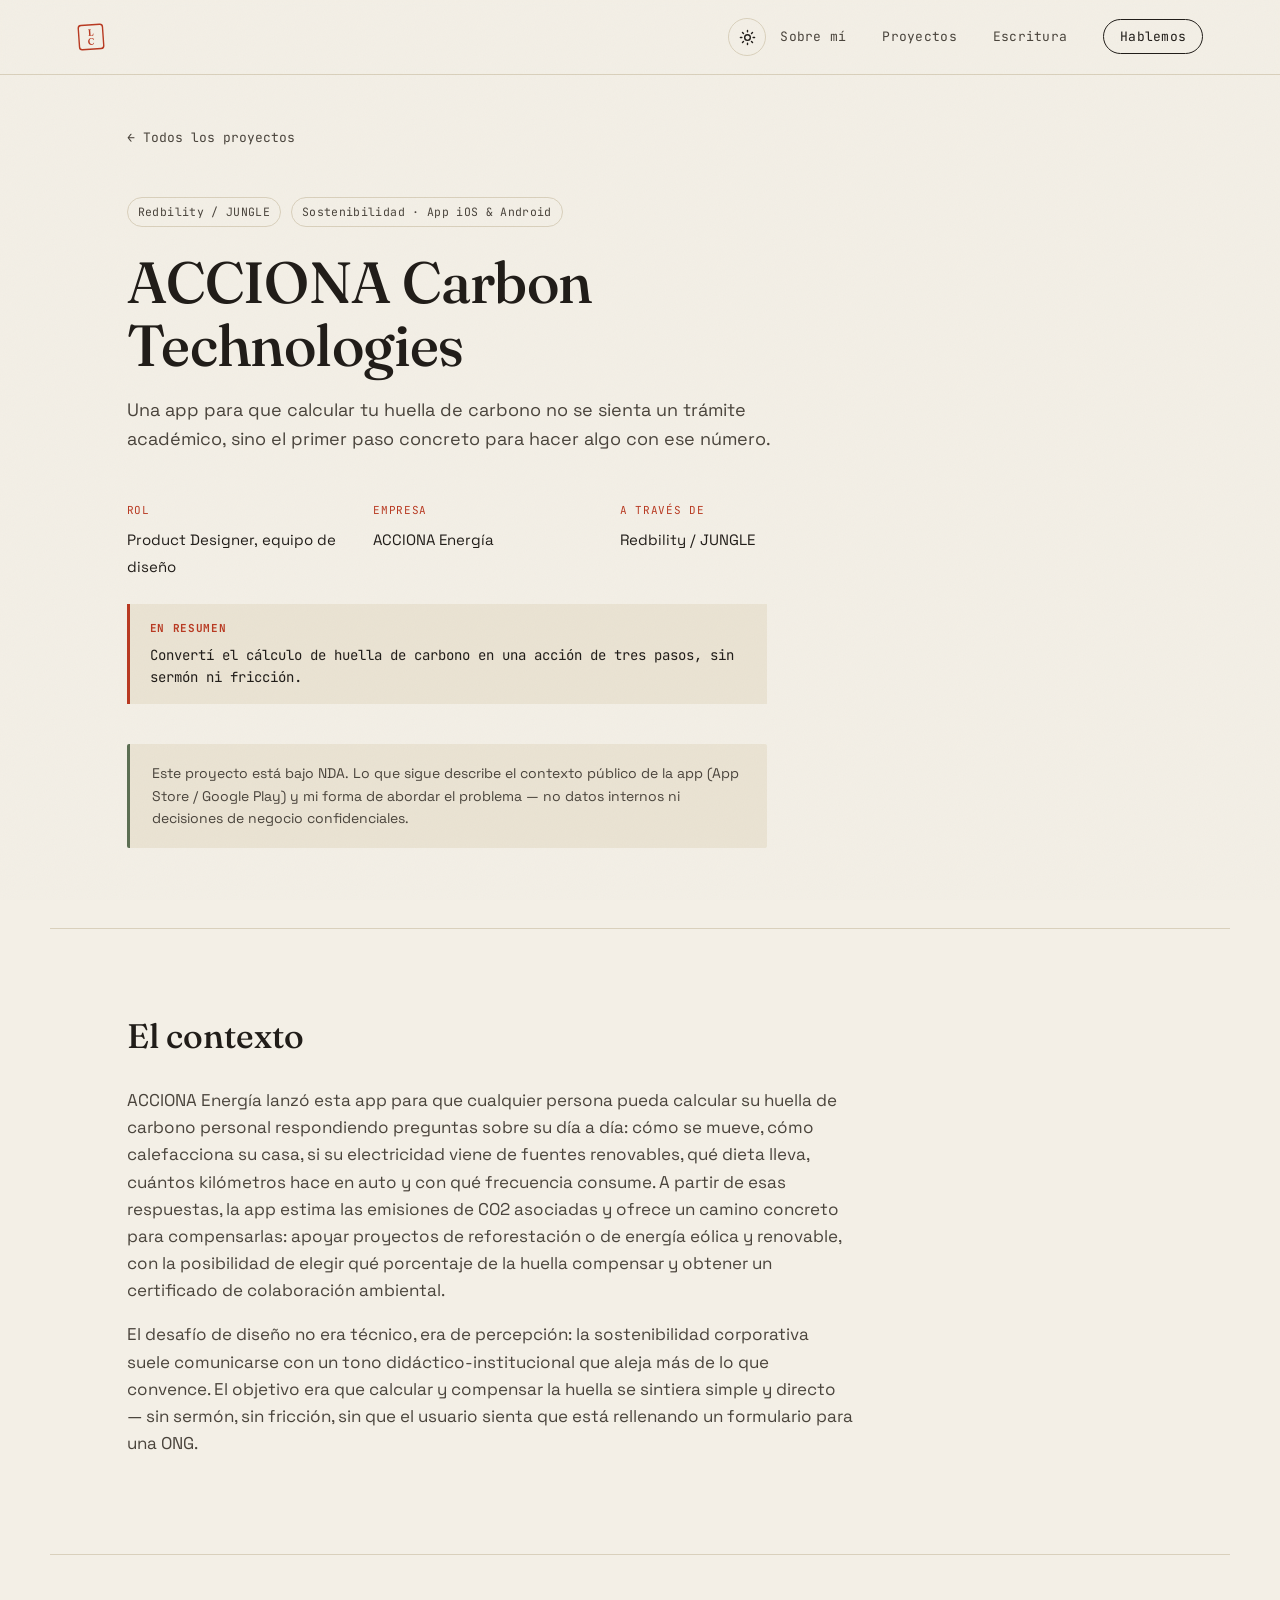
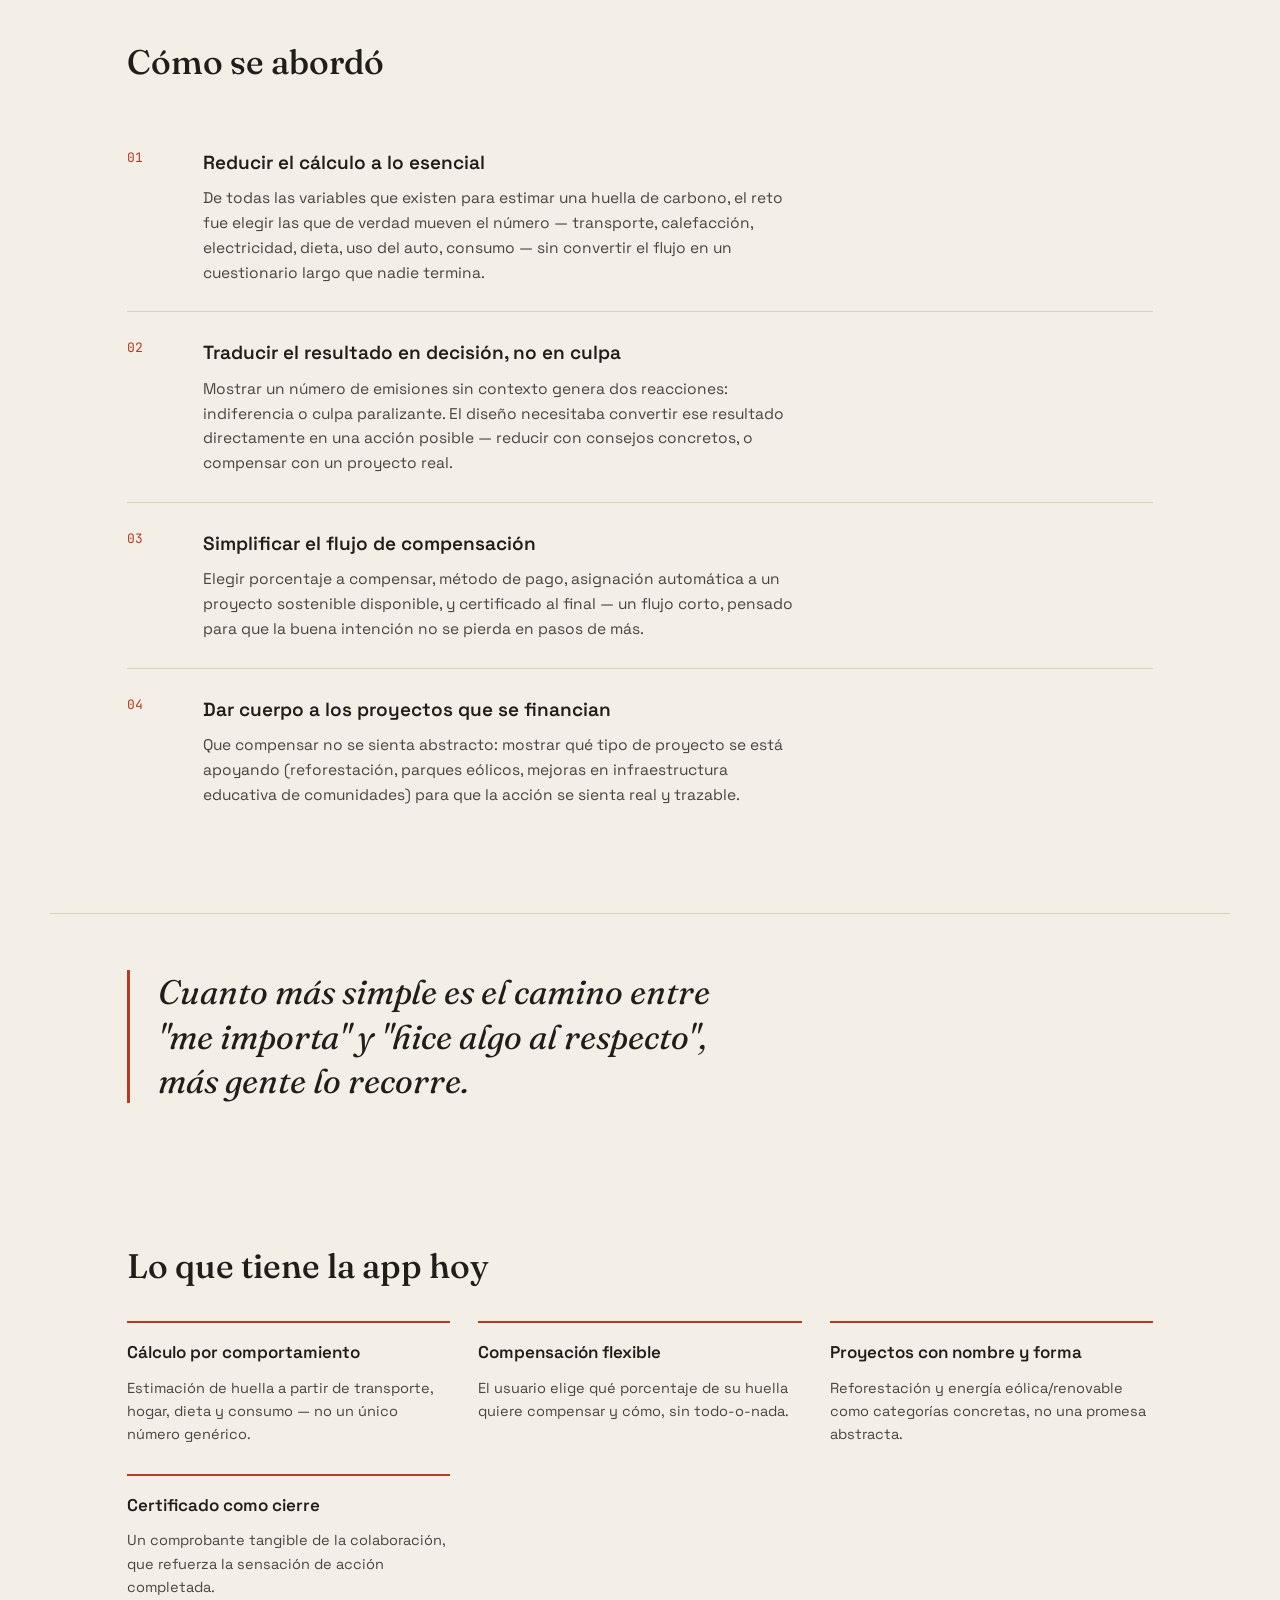
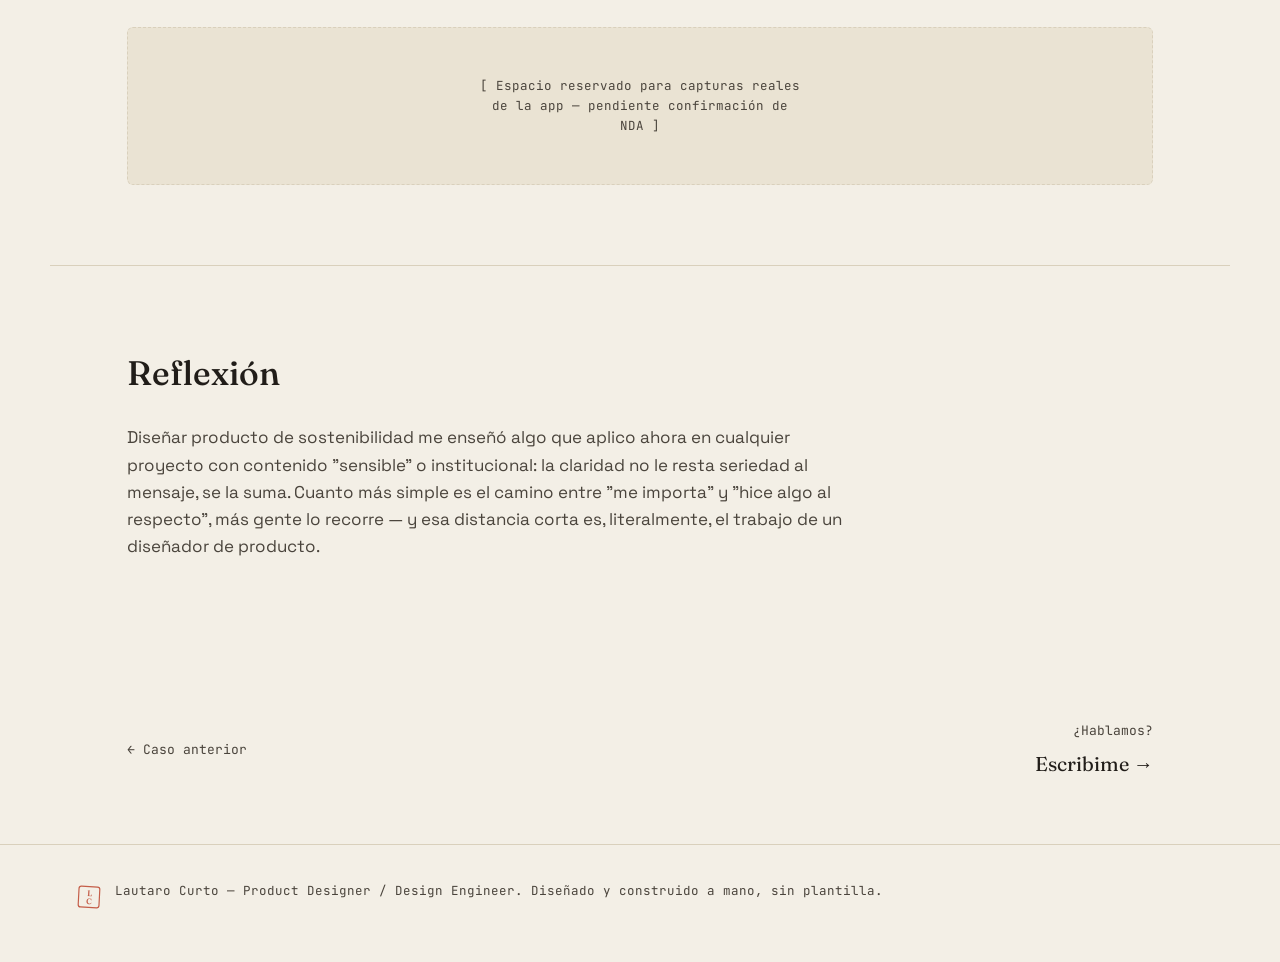
==== commit 52334908: "Sumar imágenes reales, slide de logos y componentes de resumen a los case studies - Occident: captur" ====
--- a/proyectos/acciona-carbon.html
+++ b/proyectos/acciona-carbon.html
@@ -82,6 +82,11 @@
         <span class="case-fact__value">Redbility / JUNGLE</span>
       </div>
     </div>
+    <div class="case-tldr reveal">
+      <strong>En resumen</strong>
+      Convertí el cálculo de huella de carbono en una acción de tres pasos, sin sermón
+      ni fricción.
+    </div>
     <div class="case-note reveal">
       <p>
         Este proyecto está bajo NDA. Lo que sigue describe el contexto público de la app
@@ -164,6 +169,10 @@
     </div>
   </section>
 
+  <section class="case-quote">
+    <blockquote class="pull-quote reveal">Cuanto más simple es el camino entre "me importa" y "hice algo al respecto", más gente lo recorre.</blockquote>
+  </section>
+
   <section class="case-section">
     <h2 class="reveal">Lo que tiene la app hoy</h2>
     <div class="decisions-grid">
--- a/styles.css
+++ b/styles.css
@@ -75,6 +75,7 @@
   font-size: 17px;
   line-height: 1.6;
   -webkit-font-smoothing: antialiased;
+   overflow-x: hidden;
 }
 
 h1, h2, h3 { font-family: var(--font-display); font-weight: 500; margin: 0; color: var(--sumi); }
@@ -244,6 +245,46 @@
 .hero-meta .dot { color: var(--hanko); }
 
 /* ============================================
+   LOGOS MARQUEE
+   ============================================ */
+.logos-marquee {
+  position: relative;
+  padding-top: clamp(20px, 3vw, 32px);
+  padding-bottom: clamp(28px, 4vw, 44px);
+  border-top: 1px solid var(--line);
+  border-bottom: 1px solid var(--line);
+  overflow: hidden;
+}
+.logos-marquee::before, .logos-marquee::after {
+  content: ""; position: absolute; top: 0; bottom: 0; width: clamp(32px, 8vw, 120px);
+  z-index: 2; pointer-events: none;
+}
+.logos-marquee::before { left: 0; background: linear-gradient(to right, var(--washi), transparent); }
+.logos-marquee::after { right: 0; background: linear-gradient(to left, var(--washi), transparent); }
+.logos-marquee__label {
+  display: block; font-family: var(--font-mono); font-size: 11px; text-transform: uppercase;
+  letter-spacing: 0.08em; color: var(--sumi-soft); margin-bottom: 20px;
+}
+.logos-track {
+  display: flex; width: max-content;
+  animation: logos-scroll 26s linear infinite;
+}
+.logos-set { display: flex; align-items: center; gap: clamp(48px, 7vw, 96px); padding-right: clamp(48px, 7vw, 96px); }
+.logo-item {
+  height: clamp(20px, 3vw, 28px); width: auto; object-fit: contain;
+  filter: grayscale(1); opacity: 0.5;
+  transition: opacity .3s var(--ease), filter .3s var(--ease);
+}
+.logo-item:hover { filter: grayscale(0); opacity: 1; }
+@keyframes logos-scroll {
+  from { transform: translateX(0); }
+  to { transform: translateX(-50%); }
+}
+@media (prefers-reduced-motion: reduce) {
+  .logos-track { animation: none; }
+}
+
+/* ============================================
    ABOUT
    ============================================ */
 .about-grid {
@@ -341,7 +382,8 @@
 /* ============================================
    CONTACT
    ============================================ */
-.contact { text-align: left; }
+.contact { text-align: left; position: relative; background: var(--washi-2); padding-top: clamp(72px, 10vw, 120px); } .contact::before { content: ""; position: absolute; top: 0; bottom: 0; left: 50%; width: 100vw; transform: translateX(-50%); background: var(--washi-2); z-index: -1; border-top: 1px solid var(--line); }
+
 .contact-inner { max-width: 640px; }
 .contact h2 { margin-bottom: 20px; }
 .contact p { font-size: 17px; max-width: 52ch; }
@@ -351,7 +393,7 @@
    PROJECT TEASER CARDS (on landing)
    ============================================ */
 .project-card {
-  display: grid; grid-template-columns: 60px 1fr auto; align-items: center;
+  display: grid; grid-template-columns: 1fr auto; align-items: center;
   gap: 20px 28px; padding: clamp(28px, 4vw, 40px) 0;
   border-top: 1px solid var(--line); text-decoration: none;
   transition: padding-left .3s var(--ease);
@@ -359,22 +401,27 @@
 .project-card:last-child { border-bottom: 1px solid var(--line); }
 .project-card:hover { padding-left: 12px; }
 .project-card:hover .project-card__title { color: var(--hanko); }
-.project-card__stamp { grid-row: 1 / span 2; }
 .project-card__meta { display: flex; gap: 10px; flex-wrap: wrap; margin-bottom: 8px; }
 .project-card__title {
   font-family: var(--font-display); font-size: clamp(24px, 3vw, 32px);
-  color: var(--sumi); transition: color .25s var(--ease); grid-column: 2;
+  color: var(--sumi); transition: color .25s var(--ease); grid-column: 1;
 }
 .project-card__sub {
-  grid-column: 2; font-size: 14.5px; color: var(--sumi-soft); margin-top: 6px; max-width: 56ch;
+  grid-column: 1; font-size: 14.5px; color: var(--sumi-soft); margin-top: 6px; max-width: 56ch;
 }
 .project-card__arrow {
-  grid-column: 3; grid-row: 1 / span 2; font-family: var(--font-mono);
+  grid-column: 2; grid-row: 1 / span 2; font-family: var(--font-mono);
   font-size: 14px; color: var(--sumi-soft); white-space: nowrap;
+}
+.project-card__thumb {
+  grid-column: 1 / -1; margin-top: 24px;
+  border: 1px solid var(--line); overflow: hidden;
+}
+.project-card__thumb img {
+  display: block; width: 100%; height: auto;
 }
 @media (max-width: 640px) {
   .project-card { grid-template-columns: 1fr; }
-  .project-card__stamp { grid-row: auto; margin-bottom: 14px; }
   .project-card__title, .project-card__sub, .project-card__arrow { grid-column: 1; }
   .project-card__arrow { margin-top: 10px; display: block; }
 }
@@ -419,6 +466,11 @@
 }
 .case-note p { margin: 0; font-size: 14px; color: var(--sumi-soft); }
 
+.case-image {
+  margin-top: clamp(36px, 5vw, 56px); border: 1px solid var(--line); overflow: hidden;
+}
+.case-image img { display: block; width: 100%; height: auto; }
+
 .case-section {
   padding: clamp(48px, 7vw, 80px) var(--gutter); max-width: var(--max-w); margin: 0 auto;
   border-bottom: 1px solid var(--line);
@@ -449,6 +501,27 @@
 
 .reflection-box { max-width: 66ch; }
 .reflection-box p { font-size: 17px; }
+
+.case-tldr {
+  font-family: var(--font-mono); font-size: 14px; color: var(--sumi);
+  background: var(--washi-2); border-left: 3px solid var(--hanko);
+  padding: 16px 20px; margin-top: 24px; max-width: 640px;
+}
+.case-tldr strong {
+  color: var(--hanko); text-transform: uppercase; font-size: 11px;
+  letter-spacing: 0.06em; display: block; margin-bottom: 6px;
+}
+.case-quote { padding-top: 0; padding-bottom: 0; }
+.pull-quote {
+  font-family: var(--font-display); font-style: italic; font-weight: 400;
+  font-size: clamp(24px, 3vw, 34px); line-height: 1.3; color: var(--sumi);
+  border-left: 3px solid var(--hanko); padding-left: 28px; margin: 56px 0;
+  max-width: 640px;
+}
+.img-caption {
+  font-family: var(--font-mono); font-size: 12px; color: var(--sumi-soft);
+  margin-top: 10px; font-style: italic;
+}
 
 .img-placeholder {
   border: 1.5px dashed var(--line); border-radius: 6px;
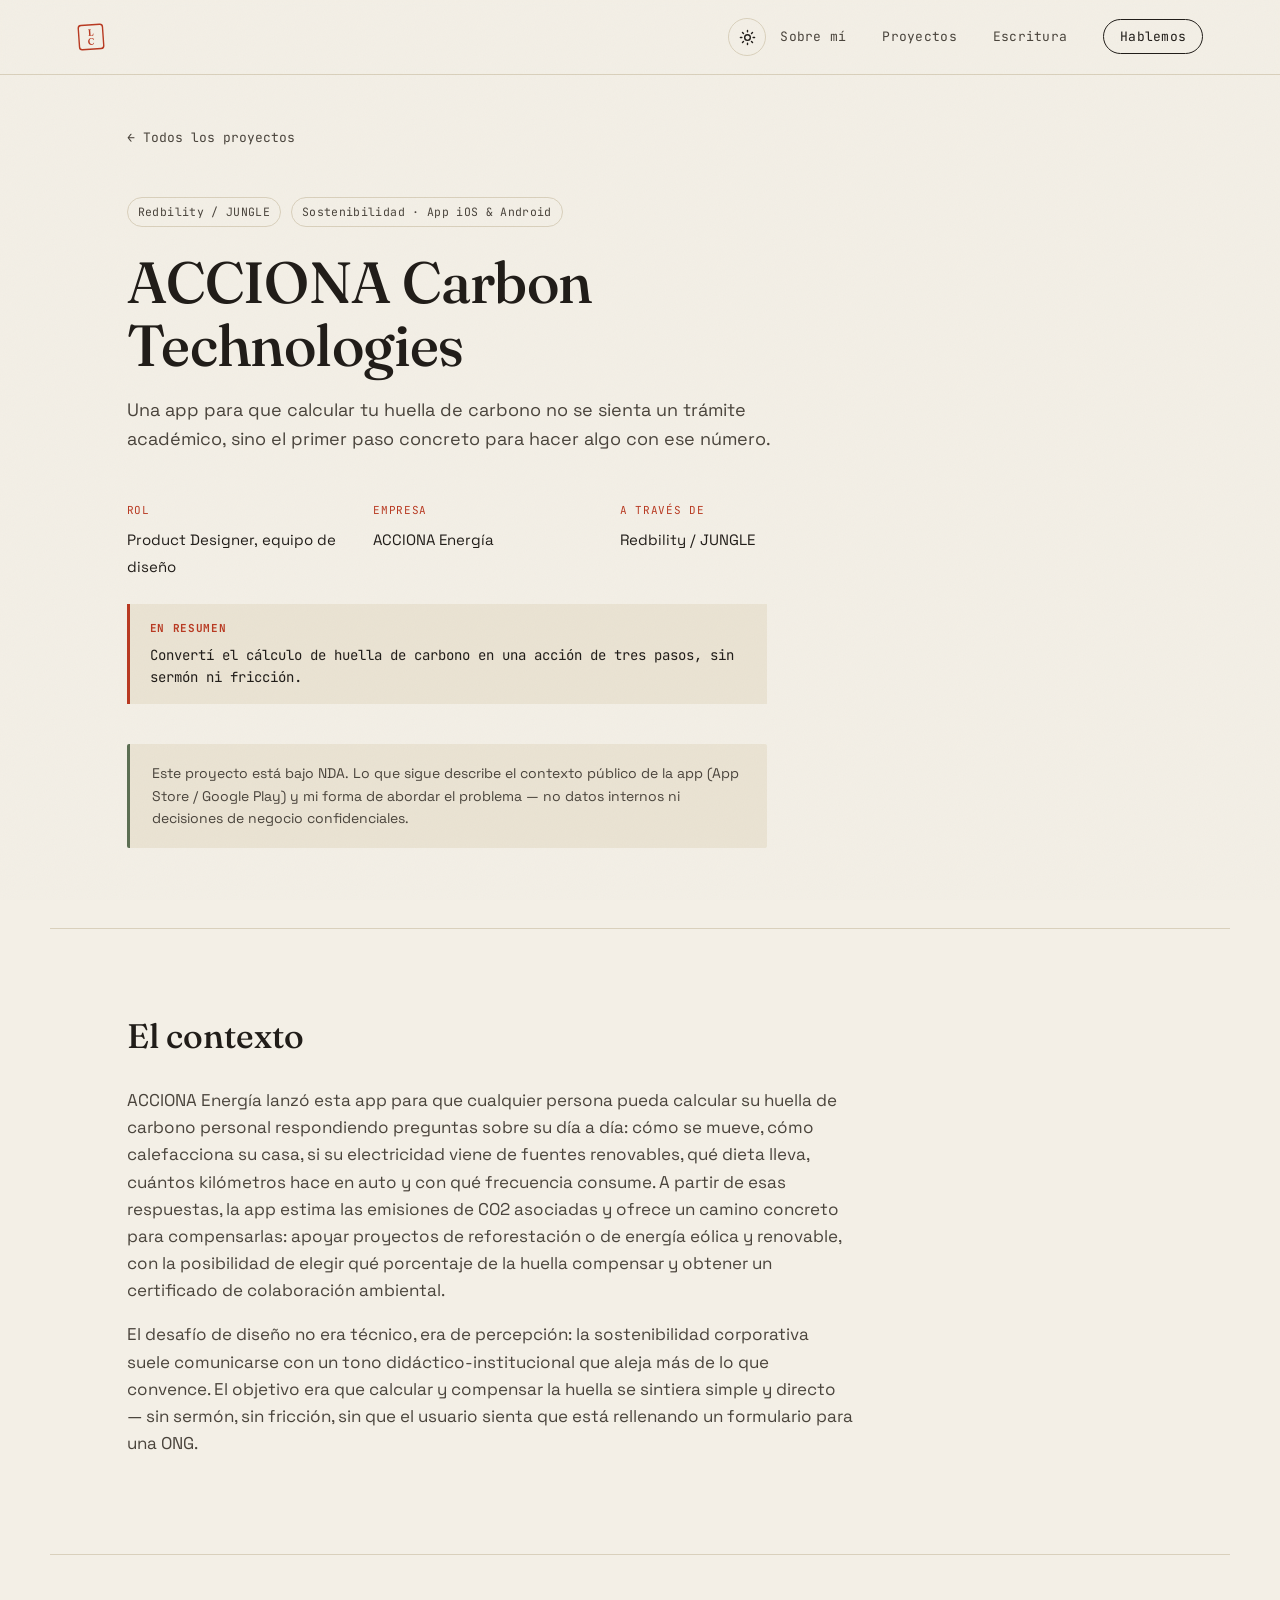
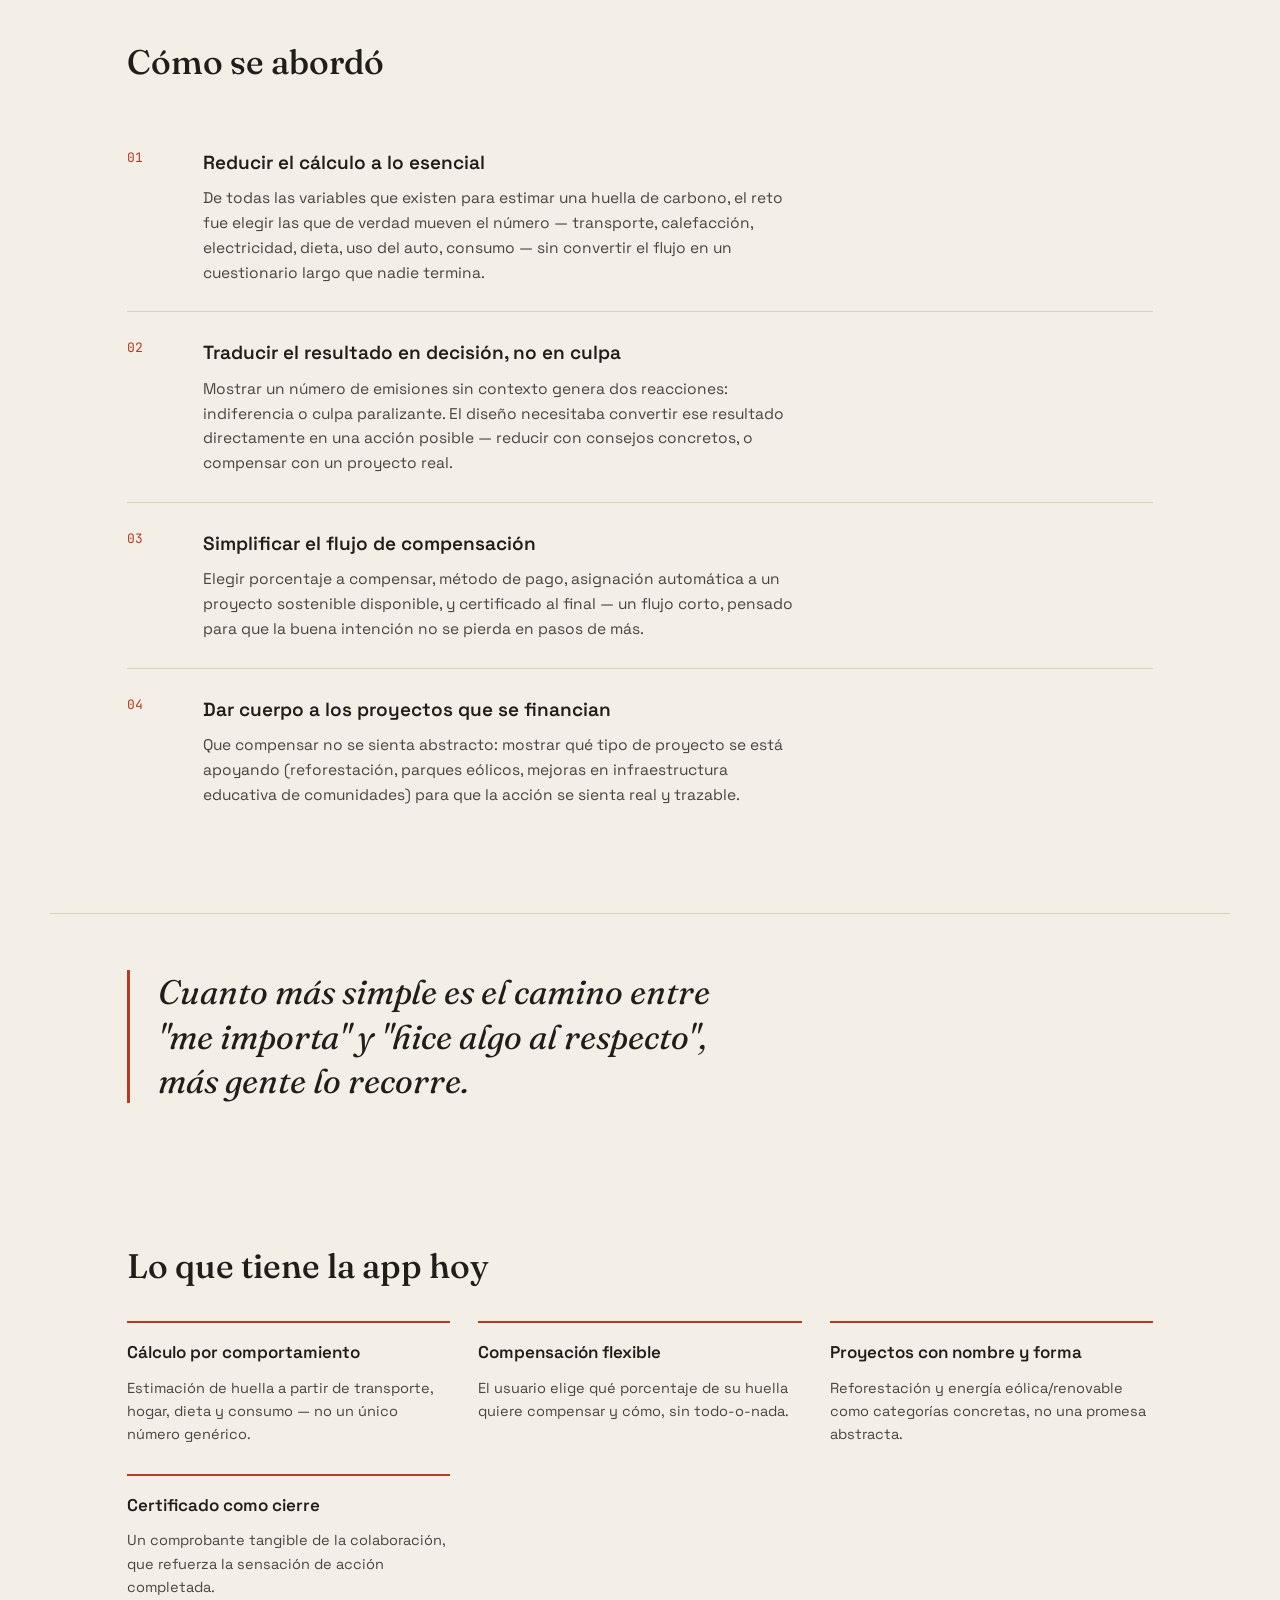
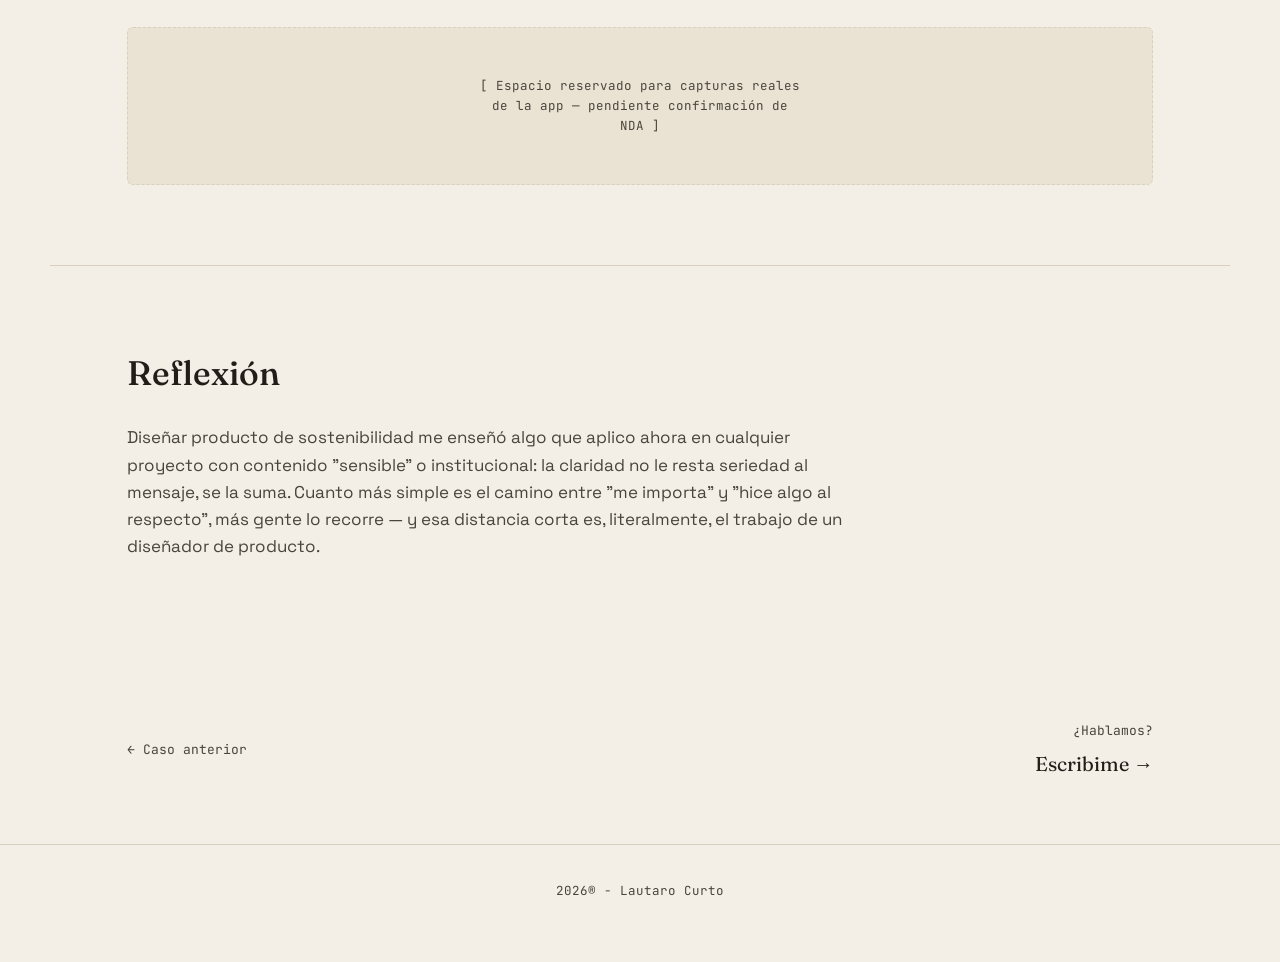
==== commit 31528ae5: "Sumar TL;DR, pull-quotes, badge de disponibilidad y ajustes de footer - Case studies: agregar bloque" ====
--- a/proyectos/acciona-carbon.html
+++ b/proyectos/acciona-carbon.html
@@ -221,12 +221,7 @@
 </main>
 
 <footer class="site-footer">
-  <svg class="hanko hanko--footer" viewBox="0 0 60 60" width="24" height="24" aria-hidden="true">
-    <rect x="4" y="4" width="52" height="52" rx="6"></rect>
-    <text x="30" y="27" text-anchor="middle">L</text>
-    <text x="30" y="47" text-anchor="middle">C</text>
-  </svg>
-  <p>Lautaro Curto — Product Designer / Design Engineer. Diseñado y construido a mano, sin plantilla.</p>
+  <p>2026®️ - Lautaro Curto</p>
 </footer>
 
 <script src="../script.js"></script>
--- a/styles.css
+++ b/styles.css
@@ -244,6 +244,26 @@
 }
 .hero-meta .dot { color: var(--hanko); }
 
+.status-badge {
+  display: inline-flex; align-items: center; gap: 8px;
+  font-family: var(--font-mono); font-size: 13px; color: var(--sumi-soft);
+}
+.status-dot {
+  width: 8px; height: 8px; border-radius: 50%; background: var(--moss);
+  position: relative;
+}
+.status-dot::after {
+  content: ""; position: absolute; inset: -4px; border-radius: 50%;
+  border: 1px solid var(--moss); animation: statusPulse 2s ease-out infinite;
+}
+@keyframes statusPulse {
+  0% { transform: scale(0.8); opacity: 1; }
+  100% { transform: scale(1.8); opacity: 0; }
+}
+@media (prefers-reduced-motion: reduce) {
+  .status-dot::after { animation: none; }
+}
+
 /* ============================================
    LOGOS MARQUEE
    ============================================ */
@@ -293,6 +313,13 @@
 .about-copy p { font-size: 17px; max-width: 62ch; }
 .about-copy strong { color: var(--sumi); font-weight: 600; }
 
+.client-strip {
+  display: flex; flex-wrap: wrap; gap: 20px 28px; align-items: center;
+  font-family: var(--font-mono); font-size: 13px; letter-spacing: 0.04em;
+  text-transform: uppercase; color: var(--sumi-soft);
+  padding-top: 28px; margin-top: 32px; border-top: 1px solid var(--line);
+}
+
 .about-side { border-left: 1px solid var(--line); padding-left: clamp(20px, 3vw, 36px); }
 .side-block { margin-bottom: 32px; }
 .side-label {
@@ -548,7 +575,7 @@
    FOOTER
    ============================================ */
 .site-footer {
-  display: flex; align-items: center; gap: 14px;
+  display: flex; align-items: center; justify-content: center;
   padding: 36px var(--gutter) 48px;
   border-top: 1px solid var(--line);
   font-family: var(--font-mono); font-size: 12.5px; color: var(--sumi-soft);
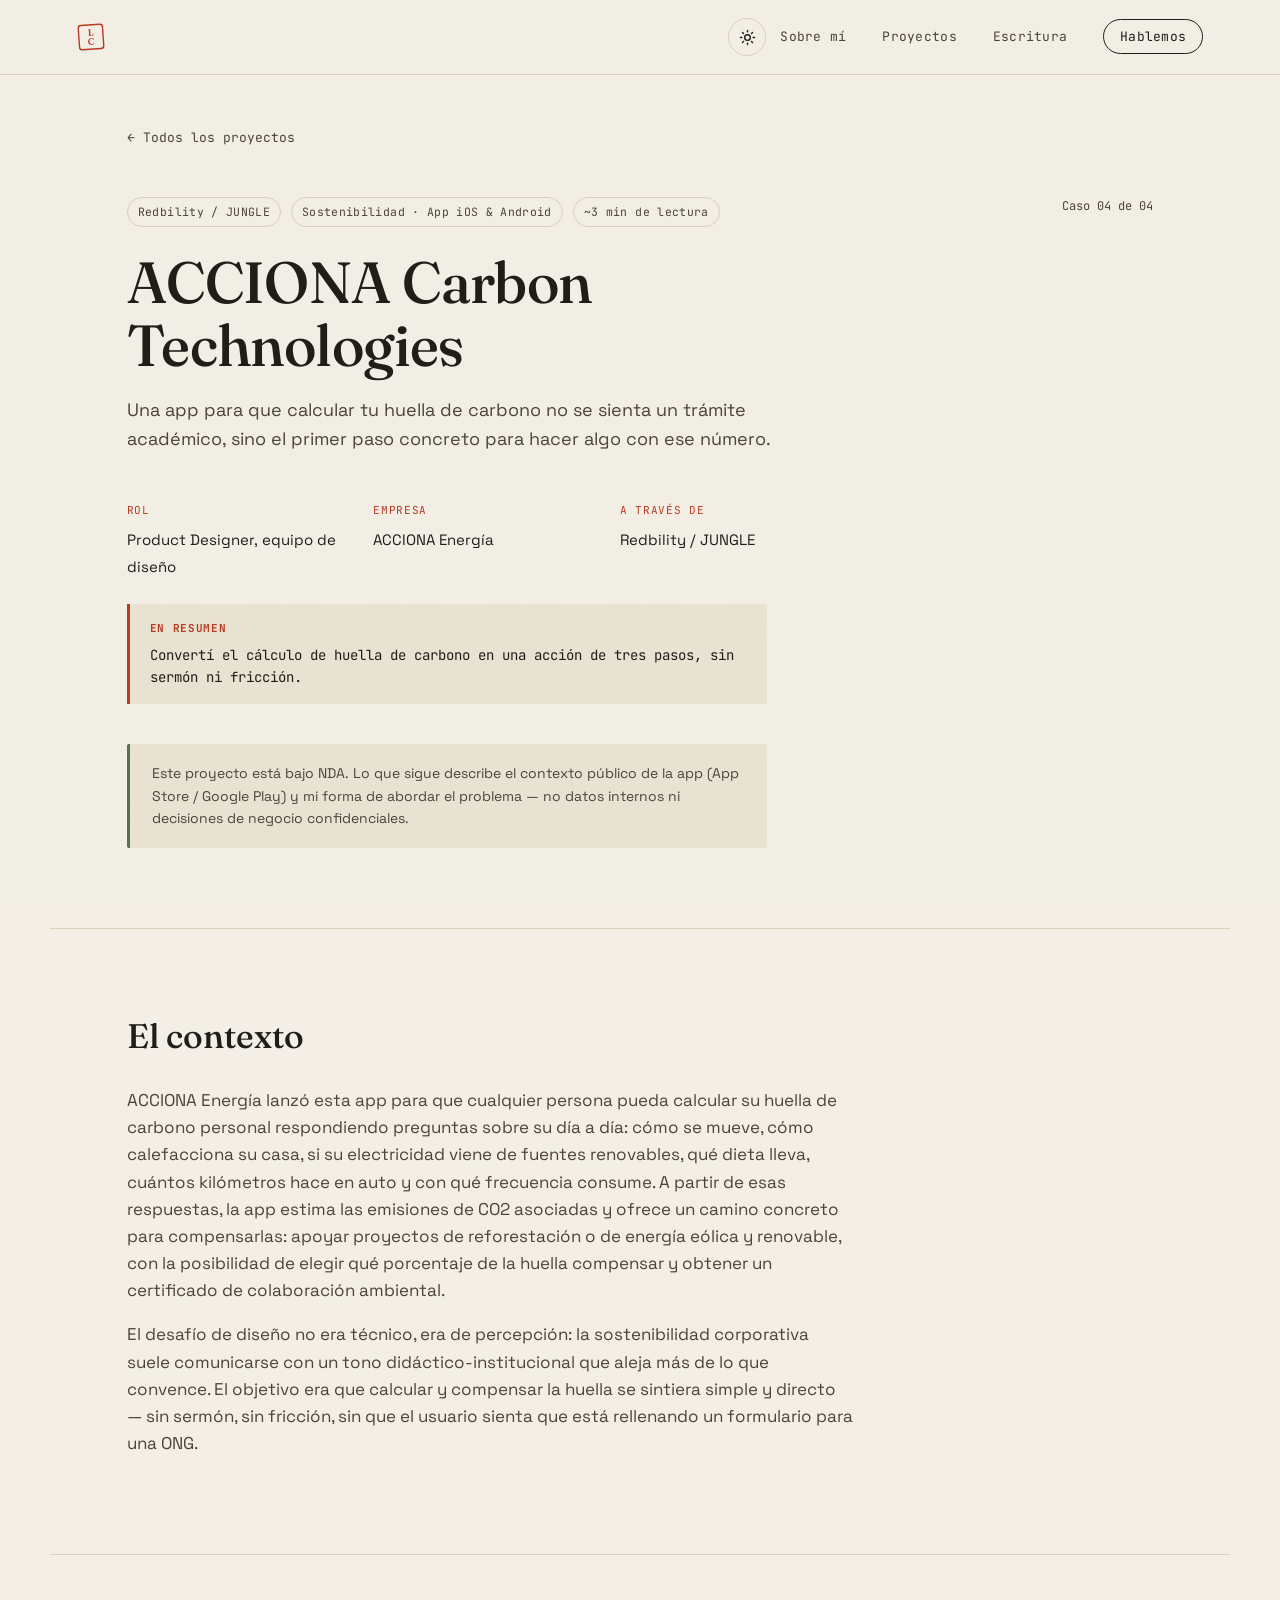
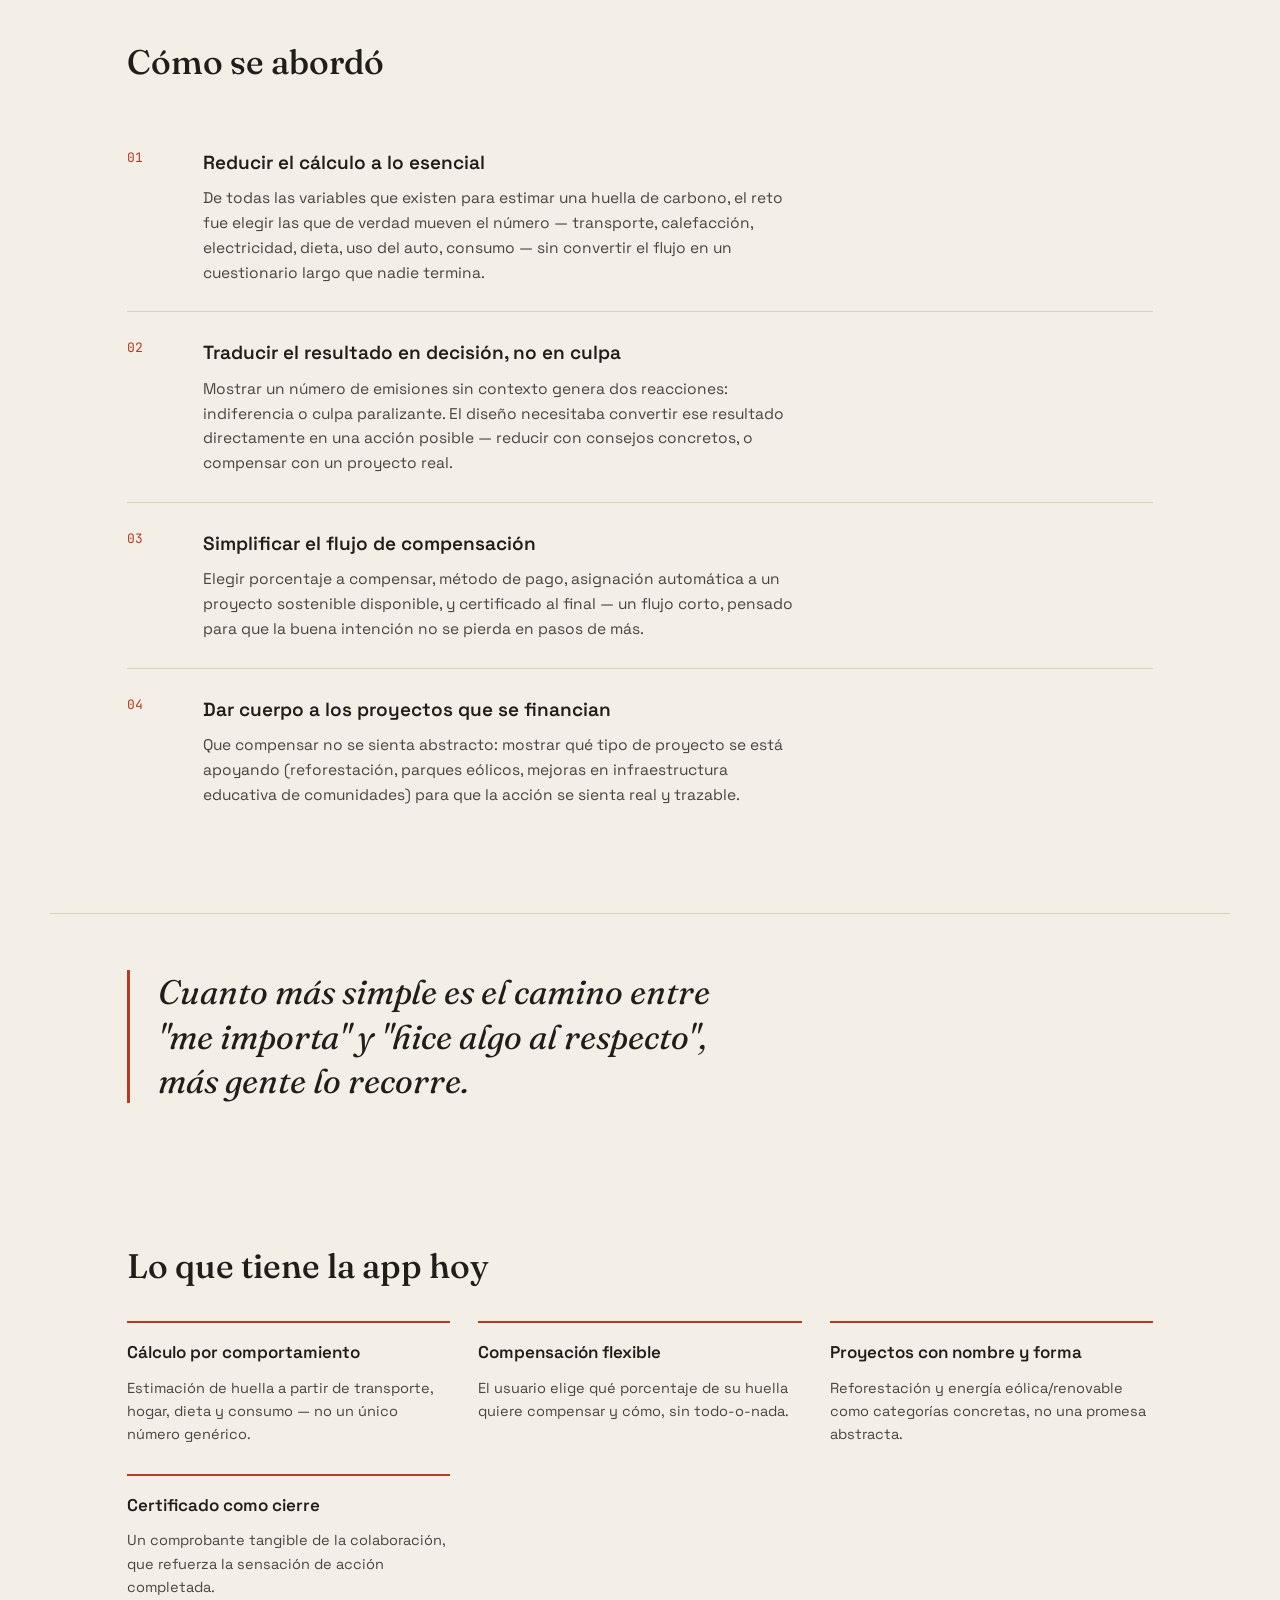
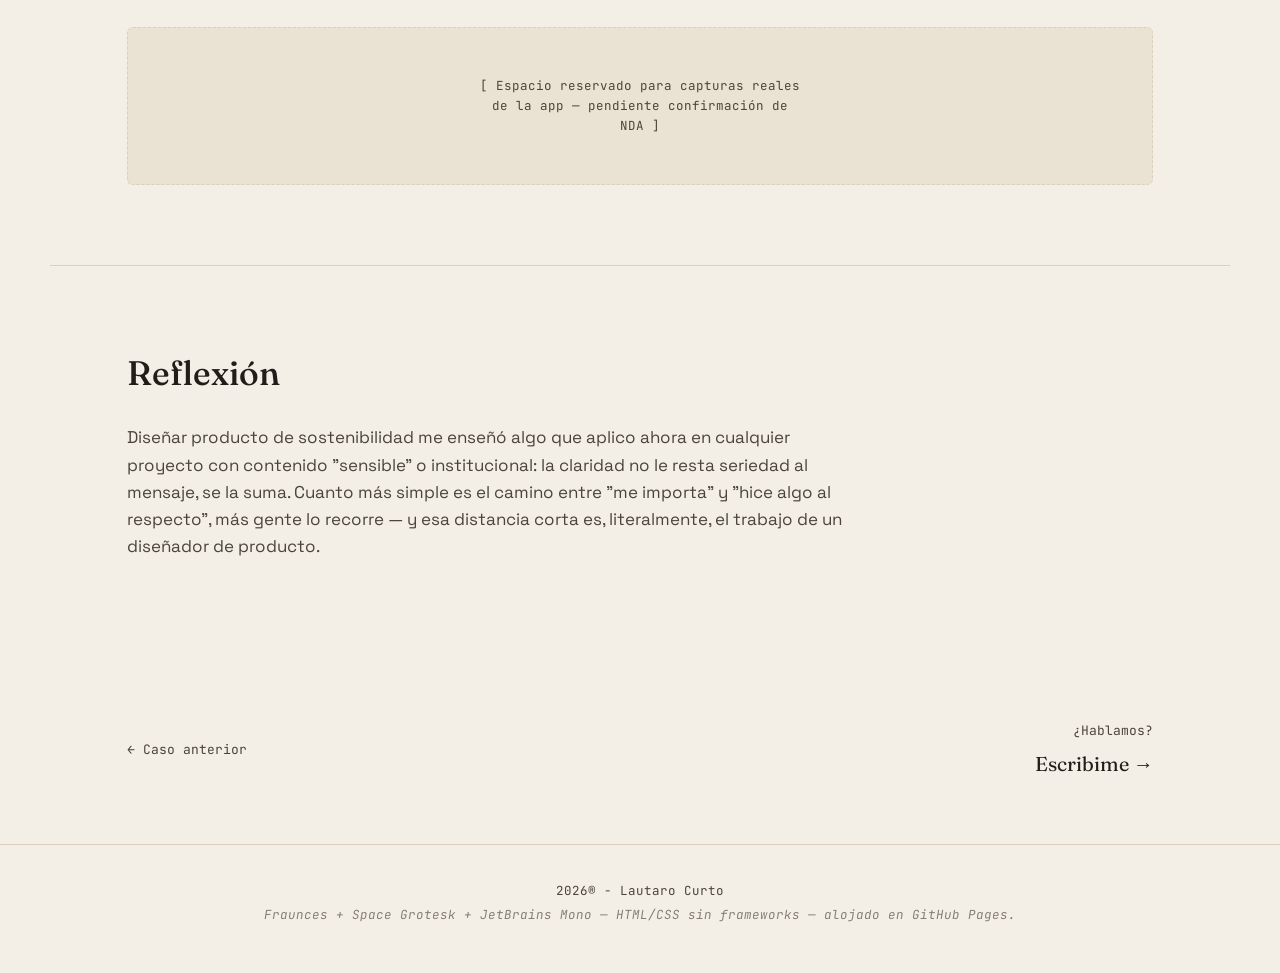
==== commit 14129c91: "Sumar detalles editoriales: selección custom, colofón, contador de casos y subrayado animado - Selec" ====
--- a/proyectos/acciona-carbon.html
+++ b/proyectos/acciona-carbon.html
@@ -62,6 +62,8 @@
     <div class="case-tags reveal">
       <span class="project-tag">Redbility / JUNGLE</span>
       <span class="project-tag">Sostenibilidad · App iOS & Android</span>
+      <span class="project-tag">~3 min de lectura</span>
+      <span class="case-counter">Caso 04 de 04</span>
     </div>
     <h1 class="reveal">ACCIONA Carbon Technologies</h1>
     <p class="case-hero__sub reveal">
@@ -221,7 +223,10 @@
 </main>
 
 <footer class="site-footer">
-  <p>2026®️ - Lautaro Curto</p>
+  <div class="footer-text">
+    <p>2026®️ - Lautaro Curto</p>
+    <p class="colophon">Fraunces + Space Grotesk + JetBrains Mono — HTML/CSS sin frameworks — alojado en GitHub Pages.</p>
+  </div>
 </footer>
 
 <script src="../script.js"></script>
--- a/styles.css
+++ b/styles.css
@@ -62,6 +62,10 @@
    ============================================ */
 *, *::before, *::after { box-sizing: border-box; }
 html { scroll-behavior: smooth; }
+::selection {
+  background: var(--hanko);
+  color: var(--washi);
+}
 @media (prefers-reduced-motion: reduce) {
   html { scroll-behavior: auto; }
   * { animation-duration: 0.01ms !important; animation-iteration-count: 1 !important; transition-duration: 0.01ms !important; }
@@ -471,6 +475,7 @@
   border-bottom: 1px solid var(--line);
 }
 .case-tags { display: flex; gap: 10px; flex-wrap: wrap; margin-bottom: 24px; }
+.case-counter { font-family: var(--font-mono); font-size: 12px; color: var(--sumi-soft); margin-left: auto; }
 .case-hero h1 {
   font-size: clamp(34px, 5.5vw, 58px); line-height: 1.08; letter-spacing: -0.01em; max-width: 20ch;
 }
@@ -580,3 +585,20 @@
   border-top: 1px solid var(--line);
   font-family: var(--font-mono); font-size: 12.5px; color: var(--sumi-soft);
 }
+.footer-text { display: flex; flex-direction: column; gap: 4px; align-items: center; text-align: center; }
+.footer-text p { margin: 0; }
+.colophon { opacity: 0.65; font-style: italic; }
+
+/* ============================================
+   ANIMATED LINK UNDERLINE
+   ============================================ */
+.case-section a:not(.btn), .about-copy a:not(.btn) {
+  position: relative; text-decoration: none;
+  background-image: linear-gradient(var(--hanko), var(--hanko));
+  background-position: 0 100%; background-repeat: no-repeat;
+  background-size: 0% 1px;
+  transition: background-size .3s var(--ease);
+}
+.case-section a:not(.btn):hover, .about-copy a:not(.btn):hover {
+  background-size: 100% 1px;
+}
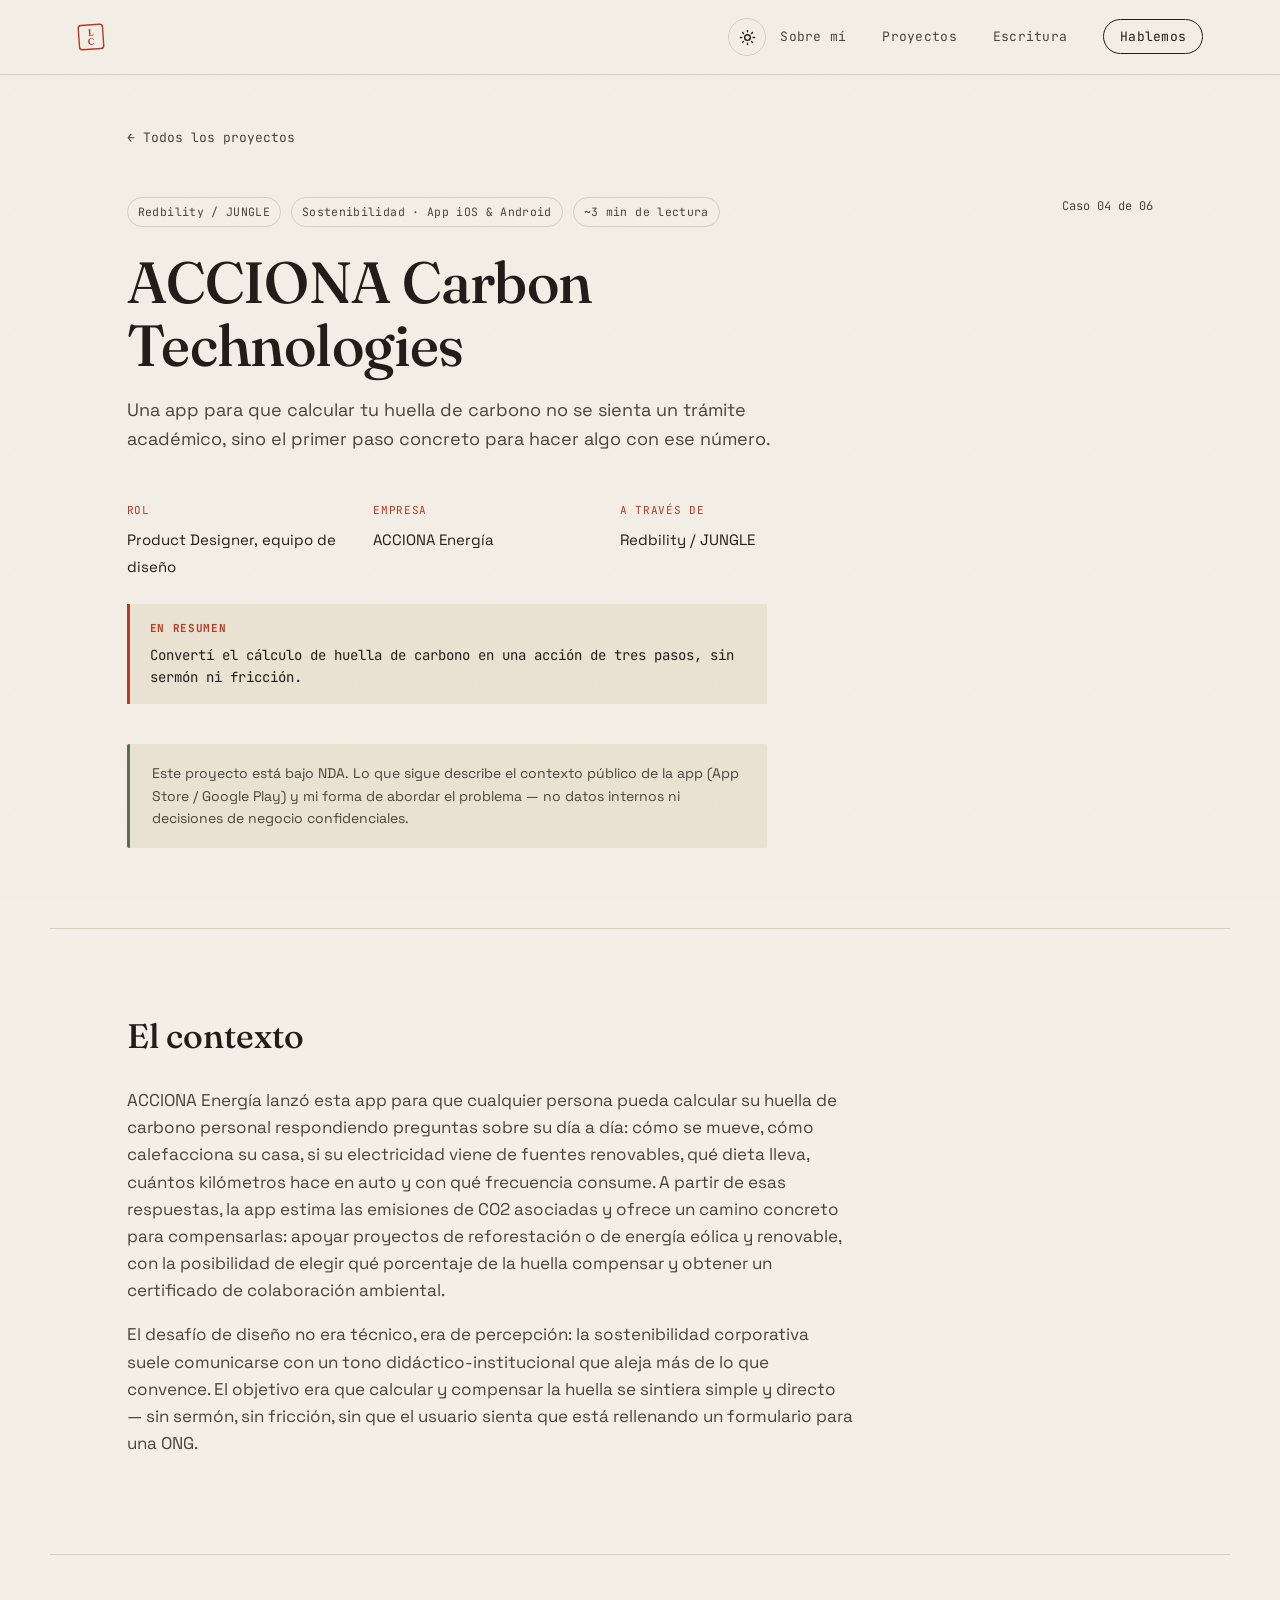
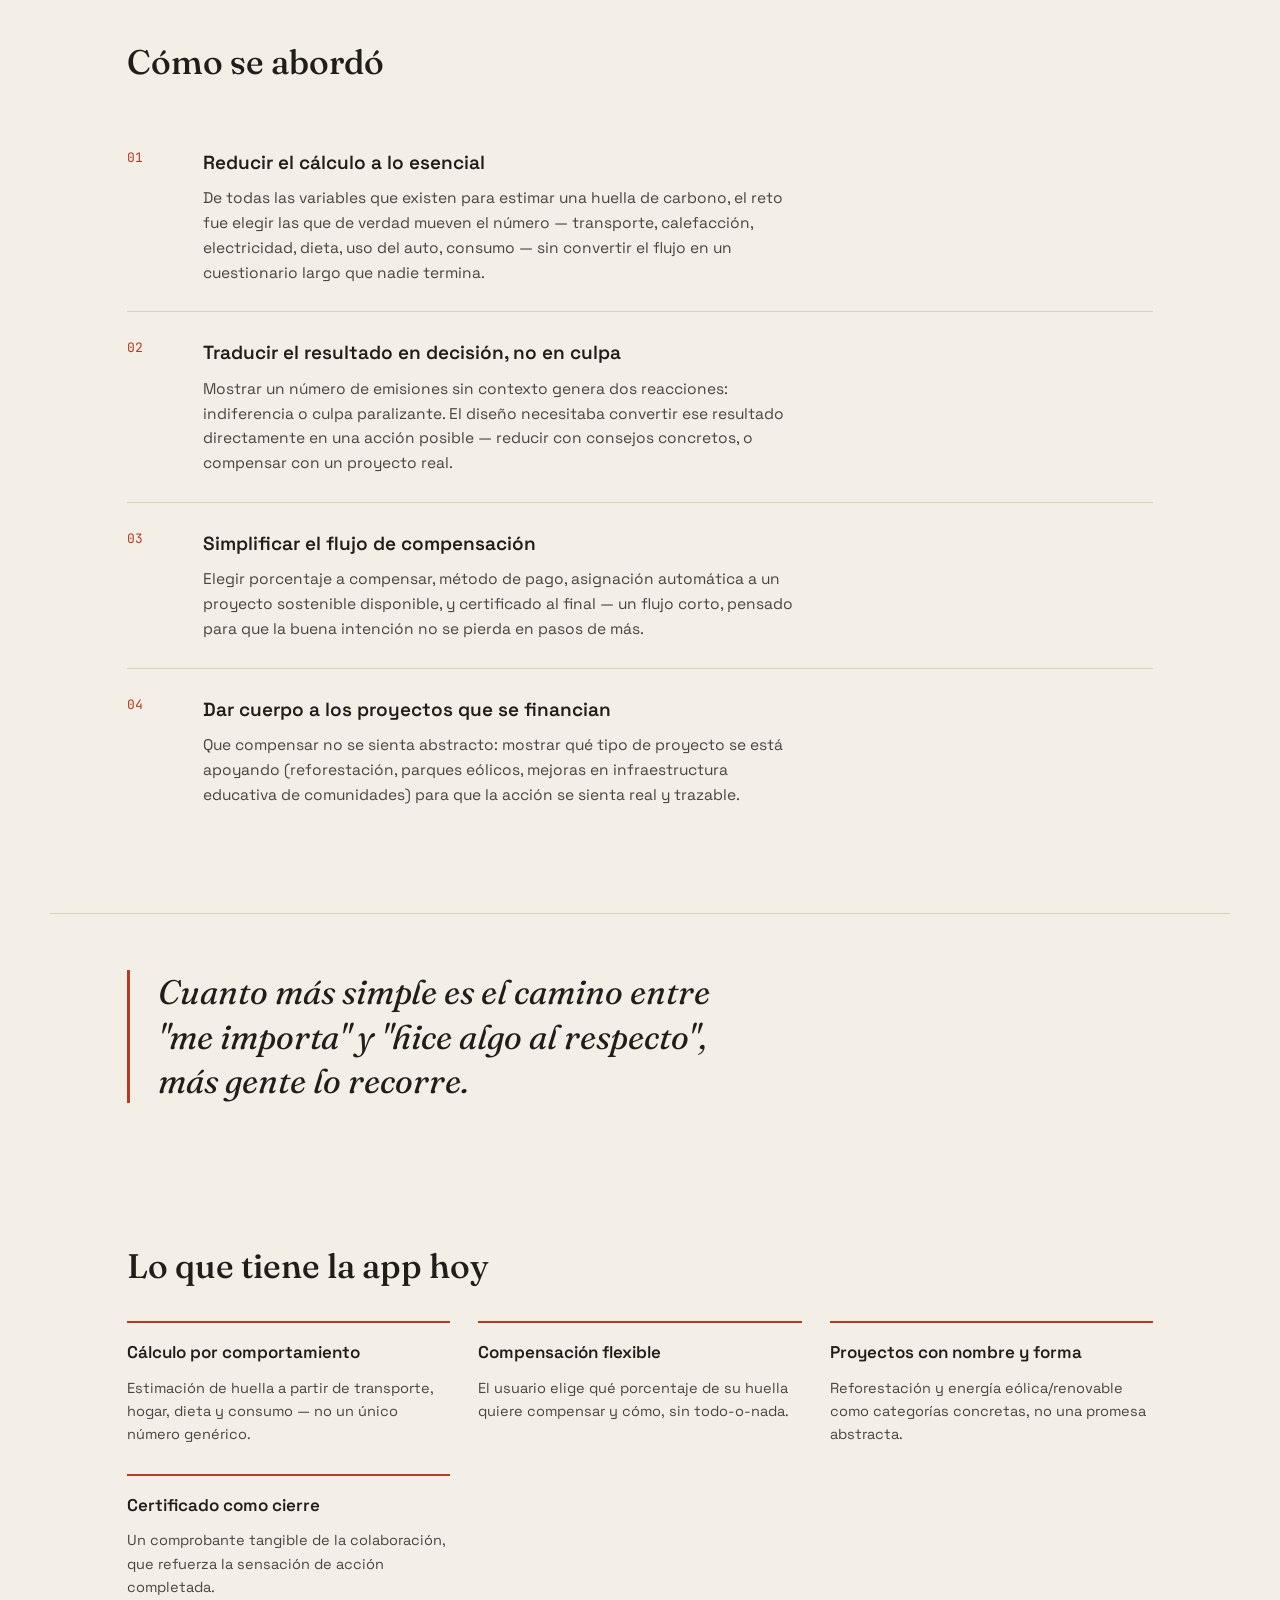
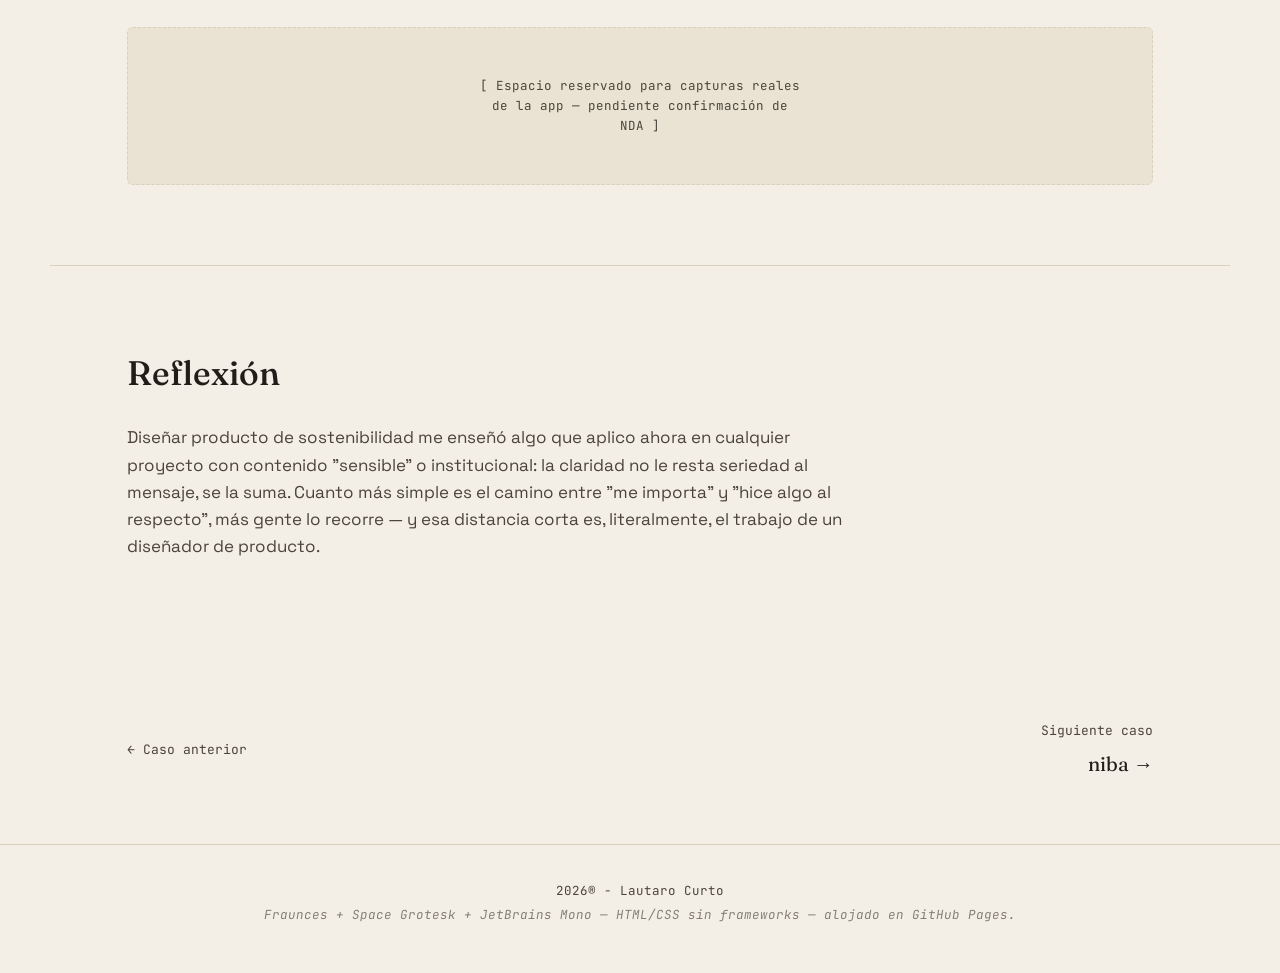
==== commit fd75e607: "Agregar sexto caso de estudio: Madnum - Nuevo proyectos/madnum.html — web bilingüe de Madnum, comple" ====
--- a/proyectos/acciona-carbon.html
+++ b/proyectos/acciona-carbon.html
@@ -20,6 +20,7 @@
 </head>
 <body>
 
+<a href="#main-content" class="skip-link">Saltar al contenido</a>
 <div class="grain" aria-hidden="true"></div>
 
 <header class="site-header">
@@ -53,7 +54,7 @@
   </nav>
 </header>
 
-<main>
+<main id="main-content">
   <div class="case-header">
     <a href="../index.html#work" class="back-link reveal">← Todos los proyectos</a>
   </div>
@@ -63,7 +64,7 @@
       <span class="project-tag">Redbility / JUNGLE</span>
       <span class="project-tag">Sostenibilidad · App iOS & Android</span>
       <span class="project-tag">~3 min de lectura</span>
-      <span class="case-counter">Caso 04 de 04</span>
+      <span class="case-counter">Caso 04 de 06</span>
     </div>
     <h1 class="reveal">ACCIONA Carbon Technologies</h1>
     <p class="case-hero__sub reveal">
@@ -213,11 +214,11 @@
     </div>
   </section>
 
-  <nav class="case-nav">
+  <nav class="case-nav" aria-label="Navegación entre casos">
     <a href="konfia-seguros.html">← Caso anterior</a>
-    <a href="../index.html#contact" class="next-project">
-      ¿Hablamos?
-      <span class="project-name">Escribime →</span>
+    <a href="niba.html" class="next-project">
+      Siguiente caso
+      <span class="project-name">niba →</span>
     </a>
   </nav>
 </main>
--- a/styles.css
+++ b/styles.css
@@ -66,6 +66,11 @@
   background: var(--hanko);
   color: var(--washi);
 }
+a:focus-visible, button:focus-visible, [tabindex]:focus-visible {
+  outline: 2px solid var(--hanko);
+  outline-offset: 3px;
+  border-radius: 2px;
+}
 @media (prefers-reduced-motion: reduce) {
   html { scroll-behavior: auto; }
   * { animation-duration: 0.01ms !important; animation-iteration-count: 1 !important; transition-duration: 0.01ms !important; }
@@ -91,6 +96,17 @@
 .sr-only {
   position: absolute; width: 1px; height: 1px;
   overflow: hidden; clip: rect(0,0,0,0); white-space: nowrap;
+}
+
+.skip-link {
+  position: absolute; top: -48px; left: 12px; z-index: 1000;
+  background: var(--hanko); color: var(--washi);
+  font-family: var(--font-mono); font-size: 13px;
+  padding: 10px 18px; border-radius: 4px; text-decoration: none;
+  transition: top .2s var(--ease);
+}
+.skip-link:focus-visible {
+  top: 12px;
 }
 
 /* subtle paper grain */
@@ -457,6 +473,25 @@
   .project-card__arrow { margin-top: 10px; display: block; }
 }
 
+.hover-preview {
+  position: fixed; top: 0; left: 0; z-index: 500;
+  width: 300px; aspect-ratio: 8 / 5;
+  border: 1px solid var(--line); overflow: hidden;
+  background: var(--washi-2);
+  pointer-events: none;
+  opacity: 0; transform: translate3d(0, 0, 0) scale(0.97);
+  transition: opacity .25s var(--ease), transform .25s var(--ease);
+  will-change: transform, opacity;
+}
+.hover-preview.is-visible { opacity: 1; transform: translate3d(0, 0, 0) scale(1); }
+.hover-preview img { display: block; width: 100%; height: 100%; object-fit: cover; }
+@media (hover: none), (pointer: coarse) {
+  .hover-preview { display: none; }
+}
+@media (prefers-reduced-motion: reduce) {
+  .hover-preview { transition: opacity .15s linear; }
+}
+
 /* ============================================
    CASE STUDY PAGES
    ============================================ */
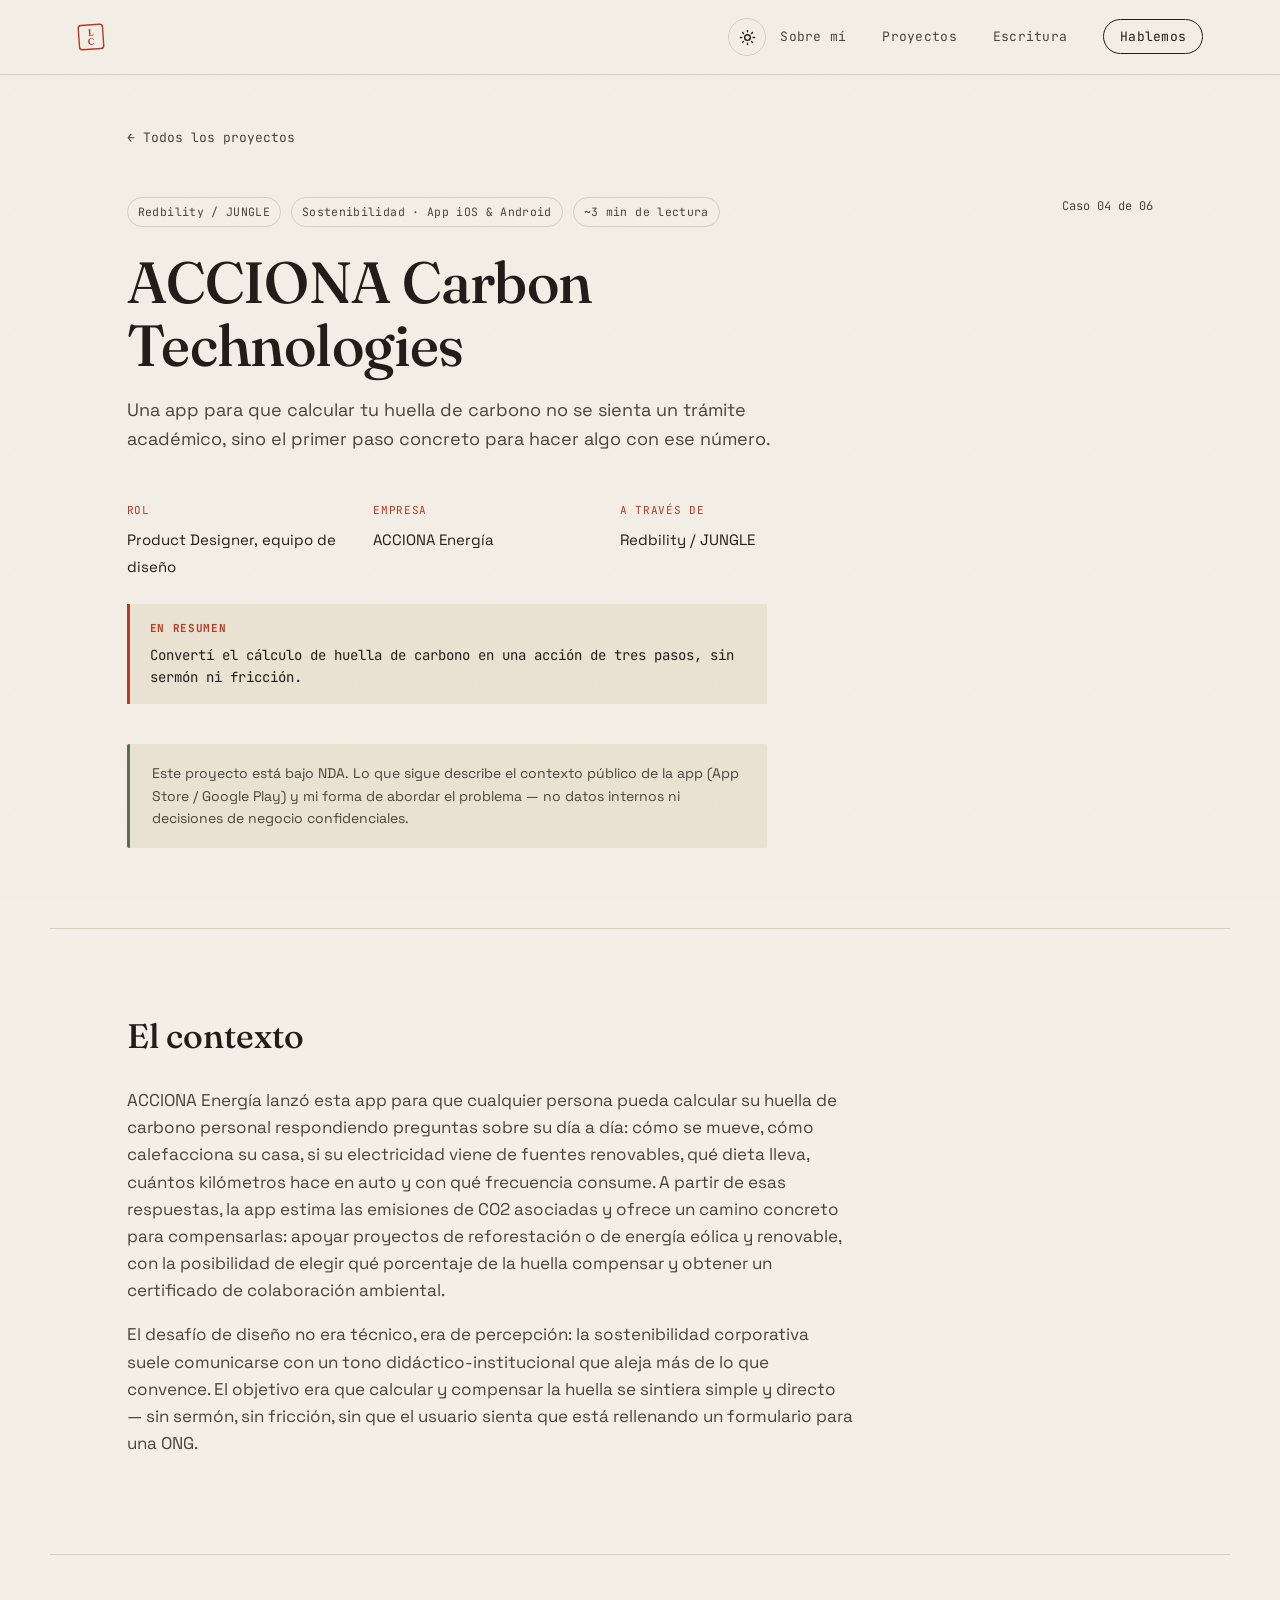
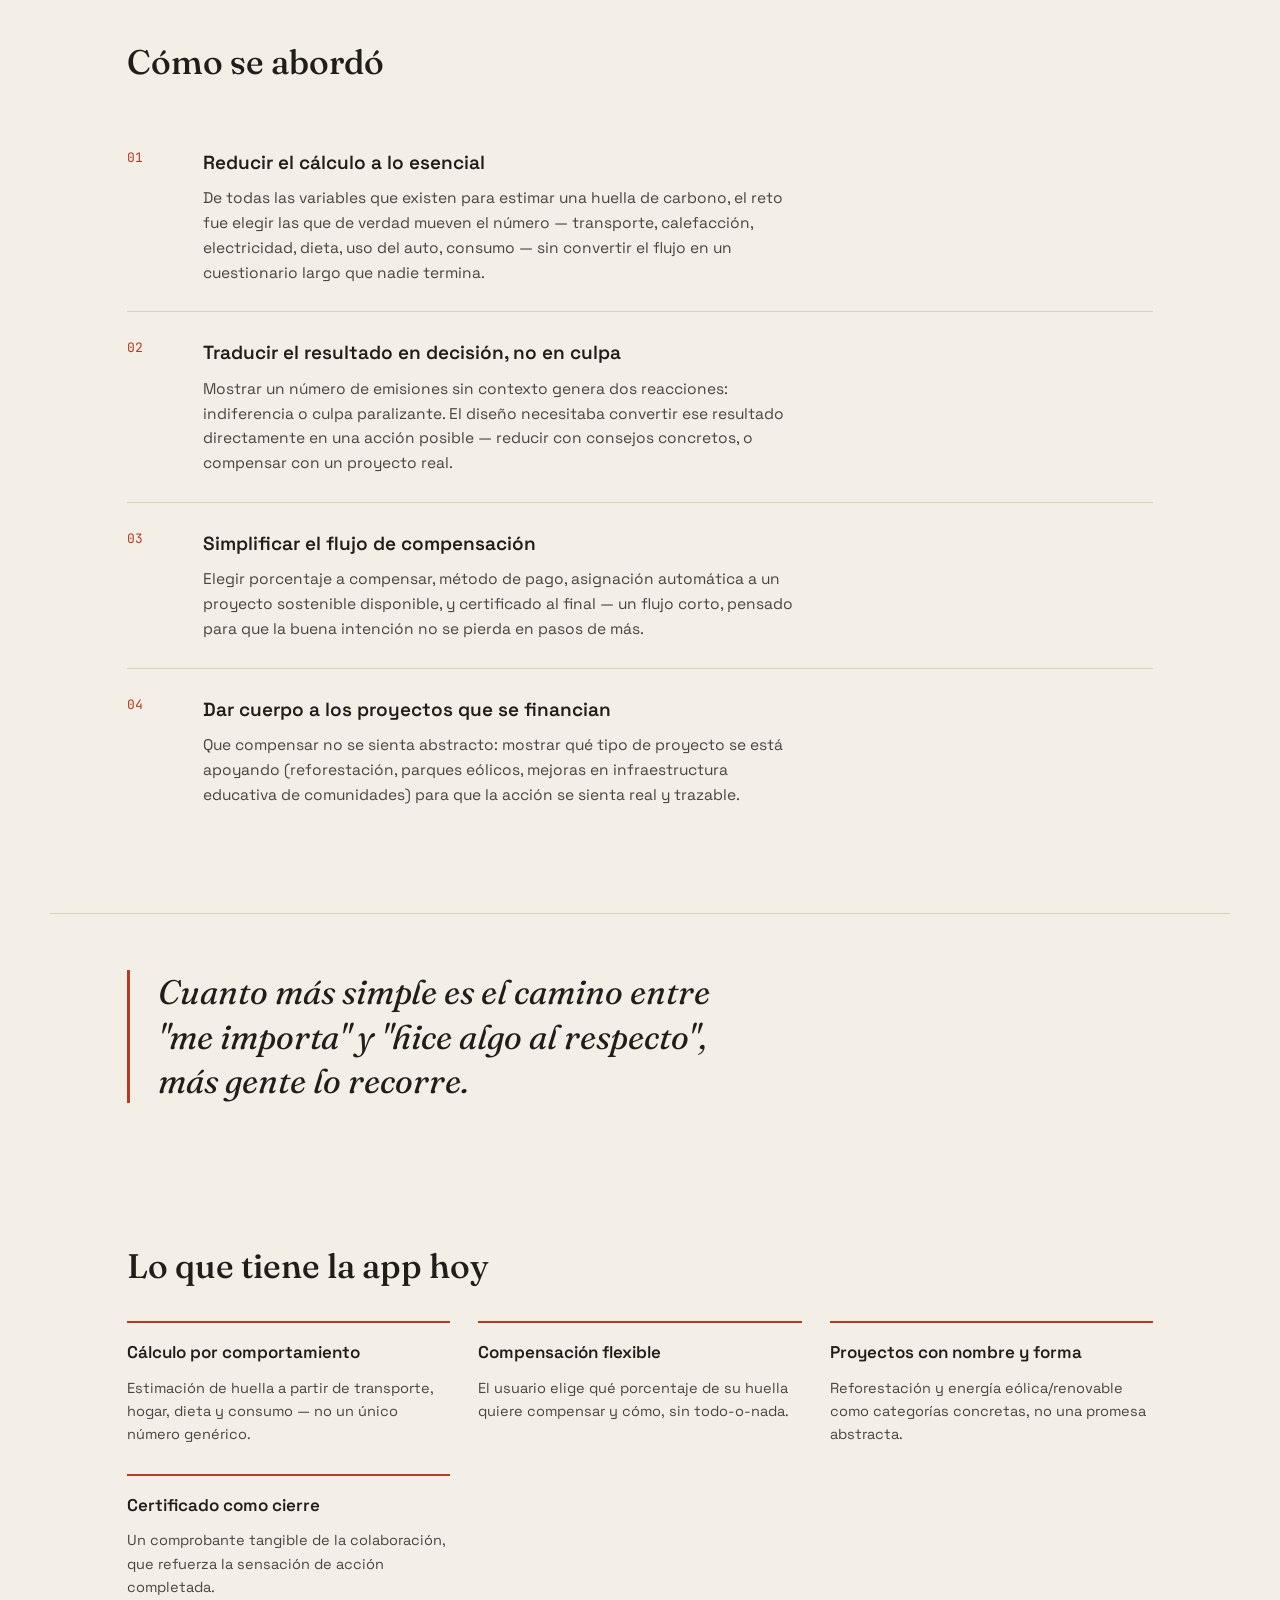
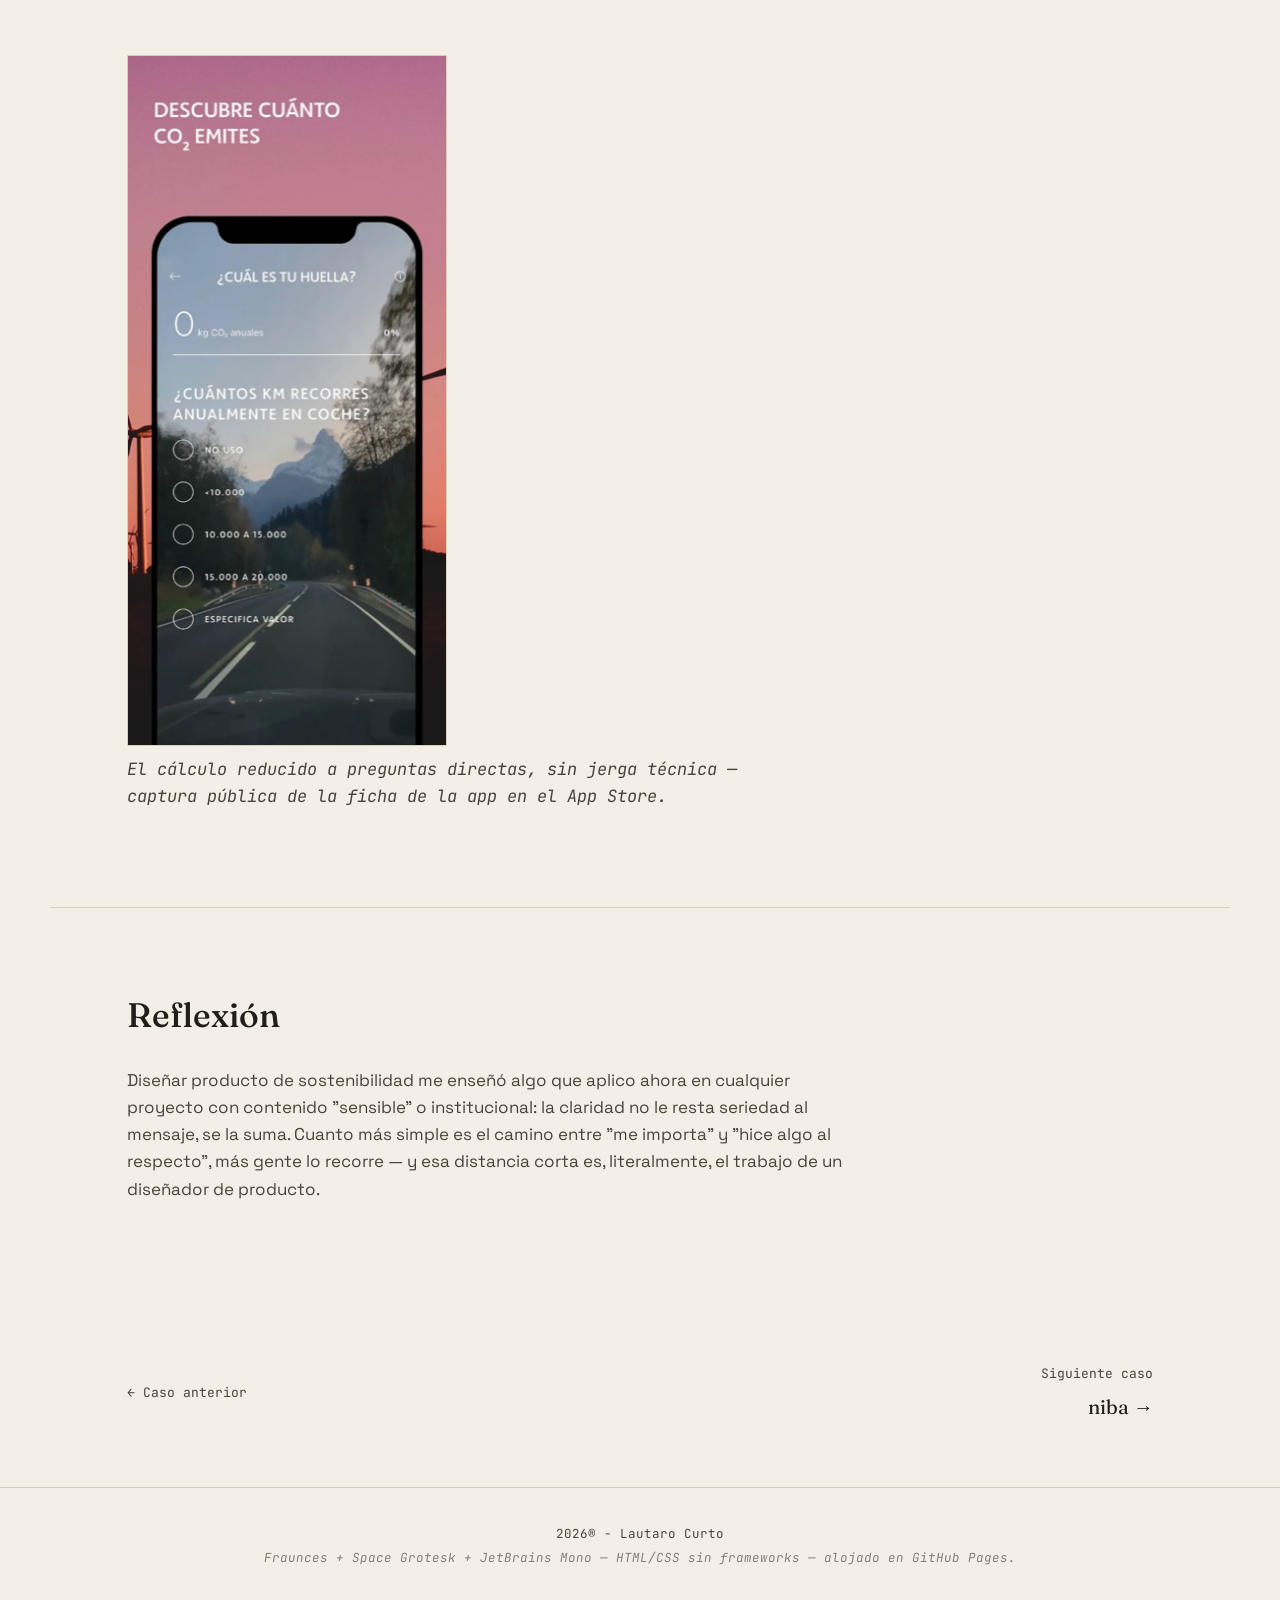
==== commit 5fe7df9c: "Reemplazar placeholders por imágenes reales en niba, Acciona/Silence y Carbon - niba: imagen de marc" ====
--- a/proyectos/acciona-carbon.html
+++ b/proyectos/acciona-carbon.html
@@ -196,9 +196,10 @@
         <p>Un comprobante tangible de la colaboración, que refuerza la sensación de acción completada.</p>
       </div>
     </div>
-    <div class="img-placeholder reveal">
-      <p>[ Espacio reservado para capturas reales de la app — pendiente confirmación de NDA ]</p>
-    </div>
+    <div class="case-image case-image--portrait reveal">
+      <img src="../assets/acciona-carbon/app-screen.jpg" alt="Pantalla de la app ACCIONA Carbon Technologies preguntando los kilómetros recorridos en coche para calcular la huella" loading="lazy">
+    </div>
+    <p class="img-caption">El cálculo reducido a preguntas directas, sin jerga técnica — captura pública de la ficha de la app en el App Store.</p>
   </section>
 
   <section class="case-section">
--- a/styles.css
+++ b/styles.css
@@ -537,6 +537,7 @@
   margin-top: clamp(36px, 5vw, 56px); border: 1px solid var(--line); overflow: hidden;
 }
 .case-image img { display: block; width: 100%; height: auto; }
+.case-image--portrait { max-width: 320px; }
 
 .case-section {
   padding: clamp(48px, 7vw, 80px) var(--gutter); max-width: var(--max-w); margin: 0 auto;
